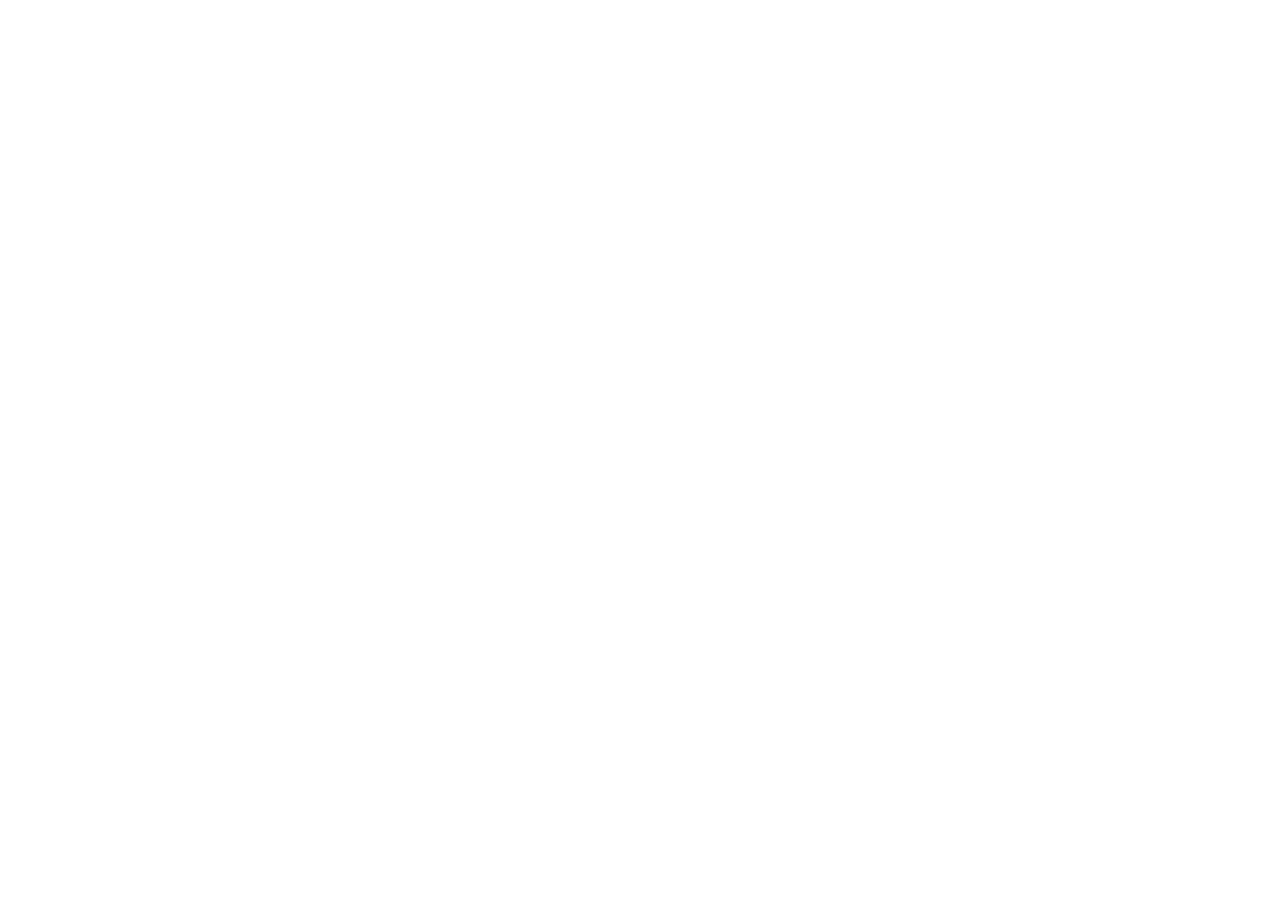
==== index.html @ fe9a8278 "init project" ====
<!DOCTYPE html>
<html lang="en">

<head>
    <meta charset="UTF-8">
    <meta http-equiv="X-UA-Compatible" content="IE=edge">
    <meta name="viewport" content="width=device-width, initial-scale=1.0">
    <title>Document</title>
</head>

<body>

</body>

</html>
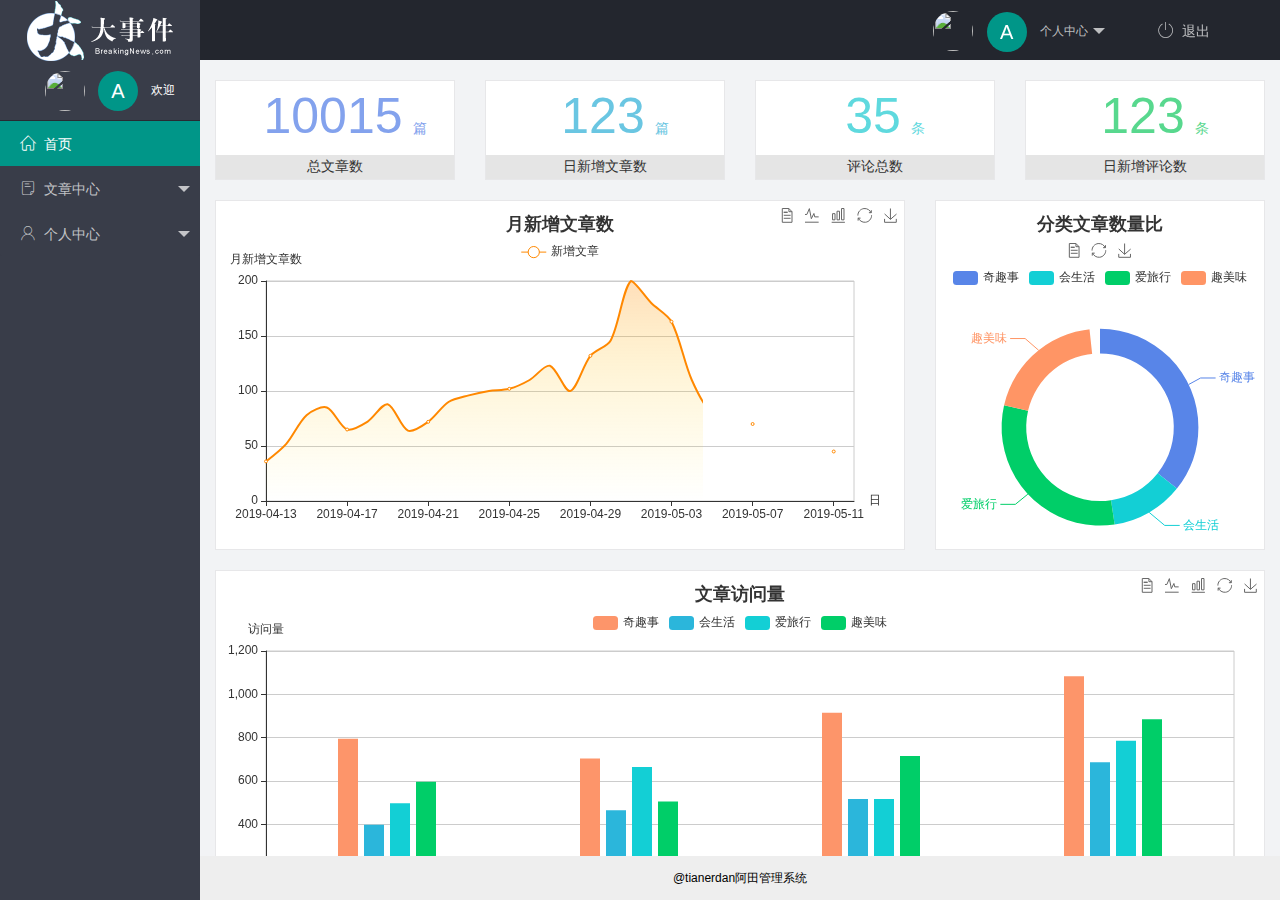
==== commit 887b3d8e: "完成了主页功能的开发" ====
--- a/index.html
+++ b/index.html
@@ -5,11 +5,85 @@
     <meta charset="UTF-8">
     <meta http-equiv="X-UA-Compatible" content="IE=edge">
     <meta name="viewport" content="width=device-width, initial-scale=1.0">
-    <title>Document</title>
+    <title>后台管理主页</title>
+    <link rel="stylesheet" href="/assets/lib/layui/css/layui.css">
+    <link rel="stylesheet" href="/assets/css/index.css" />
+    <link rel="stylesheet" href="/assets/fonts/iconfont.css">
 </head>
 
 <body>
+    <div class="layui-layout layui-layout-admin">
+        <div class="layui-header">
+            <div class="layui-logo layui-hide-xs layui-bg-black">
+                <img src="/assets/images/logo.png" alt="">
+            </div>
+            <!-- 头部区域（可配合layui 已有的水平导航） -->
+            <ul class="layui-nav layui-layout-left">
+                <!-- 移动端显示 -->
+                <li class="layui-nav-item layui-show-xs-inline-block layui-hide-sm" lay-header-event="menuLeft">
+                    <i class="layui-icon layui-icon-spread-left"></i>
+                </li>
+            </ul>
+            <ul class="layui-nav layui-layout-right">
+                <li class="layui-nav-item">
+                    <a href="javascript:;" class="userinfo">
+                        <img src="//tva1.sinaimg.cn/crop.0.0.118.118.180/5db11ff4gw1e77d3nqrv8j203b03cweg.jpg" class="layui-nav-img">
+                        <span class="text-avatar">A</span> 个人中心
+                    </a>
+                    <dl class="layui-nav-child">
+                        <dd><a href="">基本资料</a></dd>
+                        <dd><a href="">更换头像</a></dd>
+                        <dd><a href="">充值密码</a></dd>
+                    </dl>
+                </li>
+                <li class="layui-nav-item"><a href="javascript:;" id="btnlogout"><span class="iconfont icon-tuichu "></span>退出</a></li>
+            </ul>
+        </div>
 
+        <div class="layui-side layui-bg-black">
+            <div class="layui-side-scroll">
+                <div class="userinfo">
+                    <img src="//tva1.sinaimg.cn/crop.0.0.118.118.180/5db11ff4gw1e77d3nqrv8j203b03cweg.jpg" class="layui-nav-img">
+                    <span class="text-avatar">A</span>
+                    <span id='welcome'>欢迎</span>
+                </div>
+                <!-- 左侧导航区域（可配合layui已有的垂直导航） -->
+                <ul class="layui-nav layui-nav-tree" lay-filter="test" lay-shrink="all">
+                    <li class="layui-nav-item layui-this"><a href="/home/dashboard.html" target="fm"><span class="iconfont icon-home "></span>首页</a></li>
+                    <li class="layui-nav-item">
+                        <a class="" href="javascript:;"><span class="iconfont icon-16 "></span>文章中心</a>
+                        <dl class="layui-nav-child">
+                            <dd><a href="javascript:;"><i class="layui-icon layui-icon-template-1"></i>文章类别</a></dd>
+                            <dd><a href="javascript:;"><i class="layui-icon layui-icon-app"></i>文章列表</a></dd>
+                            <dd><a href="javascript:;"><i class="layui-icon layui-icon-template"></i>发布文章</a></dd>
+                        </dl>
+                    </li>
+                    <li class="layui-nav-item">
+                        <a href="javascript:;"><span class="iconfont icon-user "></span>个人中心</a>
+                        <dl class="layui-nav-child">
+                            <dd><a href="javascript:;"><i class="layui-icon layui-icon-auz"></i>基本资料</a></dd>
+                            <dd><a href="javascript:;"><i class="layui-icon layui-icon-user"></i>更换头像</a></dd>
+                            <dd><a href="javascript:;"><i class="layui-icon layui-icon-refresh-3"></i>重置密码</a></dd>
+                        </dl>
+                    </li>
+                </ul>
+            </div>
+        </div>
+
+        <div class="layui-body">
+            <!-- 内容主体区域 -->
+            <iframe src="/home/dashboard.html" name="fm" frameborder="0"></iframe>
+        </div>
+
+        <div class="layui-footer">
+            <!-- 底部固定区域 -->
+            @tianerdan阿田管理系统
+        </div>
+    </div>
+    <script src="/assets/lib/layui/layui.all.js"></script>
+    <script src="/assets/lib/jquery.js"></script>
+    <script src="/assets/js/baseApi.js"></script>
+    <script src="/assets/js/index.js"></script>
 </body>
 
 </html>--- a/assets/lib/layui/css/layui.css
+++ b/assets/lib/layui/css/layui.css
@@ -0,0 +1,5462 @@
+/** layui-v2.5.5 MIT License By https://www.layui.com */
+
+.layui-inline,
+img {
+    display: inline-block;
+    vertical-align: middle
+}
+
+h1,
+h2,
+h3,
+h4,
+h5,
+h6 {
+    font-weight: 400
+}
+
+.layui-edge,
+.layui-header,
+.layui-inline,
+.layui-main {
+    position: relative
+}
+
+.layui-body,
+.layui-edge,
+.layui-elip {
+    overflow: hidden
+}
+
+.layui-btn,
+.layui-edge,
+.layui-inline,
+img {
+    vertical-align: middle
+}
+
+.layui-btn,
+.layui-disabled,
+.layui-icon,
+.layui-unselect {
+    -moz-user-select: none;
+    -webkit-user-select: none;
+    -ms-user-select: none
+}
+
+.layui-elip,
+.layui-form-checkbox span,
+.layui-form-pane .layui-form-label {
+    text-overflow: ellipsis;
+    white-space: nowrap
+}
+
+.layui-breadcrumb,
+.layui-tree-btnGroup {
+    visibility: hidden
+}
+
+blockquote,
+body,
+button,
+dd,
+div,
+dl,
+dt,
+form,
+h1,
+h2,
+h3,
+h4,
+h5,
+h6,
+input,
+li,
+ol,
+p,
+pre,
+td,
+textarea,
+th,
+ul {
+    margin: 0;
+    padding: 0;
+    -webkit-tap-highlight-color: rgba(0, 0, 0, 0)
+}
+
+a:active,
+a:hover {
+    outline: 0
+}
+
+img {
+    border: none
+}
+
+li {
+    list-style: none
+}
+
+table {
+    border-collapse: collapse;
+    border-spacing: 0
+}
+
+h4,
+h5,
+h6 {
+    font-size: 100%
+}
+
+button,
+input,
+optgroup,
+option,
+select,
+textarea {
+    font-family: inherit;
+    font-size: inherit;
+    font-style: inherit;
+    font-weight: inherit;
+    outline: 0
+}
+
+pre {
+    white-space: pre-wrap;
+    white-space: -moz-pre-wrap;
+    white-space: -pre-wrap;
+    white-space: -o-pre-wrap;
+    word-wrap: break-word
+}
+
+body {
+    line-height: 24px;
+    font: 14px Helvetica Neue, Helvetica, PingFang SC, Tahoma, Arial, sans-serif
+}
+
+hr {
+    height: 1px;
+    margin: 10px 0;
+    border: 0;
+    clear: both
+}
+
+a {
+    color: #333;
+    text-decoration: none
+}
+
+a:hover {
+    color: #777
+}
+
+a cite {
+    font-style: normal;
+    *cursor: pointer
+}
+
+.layui-border-box,
+.layui-border-box * {
+    box-sizing: border-box
+}
+
+.layui-box,
+.layui-box * {
+    box-sizing: content-box
+}
+
+.layui-clear {
+    clear: both;
+    *zoom: 1
+}
+
+.layui-clear:after {
+    content: '\20';
+    clear: both;
+    *zoom: 1;
+    display: block;
+    height: 0
+}
+
+.layui-inline {
+    *display: inline;
+    *zoom: 1
+}
+
+.layui-edge {
+    display: inline-block;
+    width: 0;
+    height: 0;
+    border-width: 6px;
+    border-style: dashed;
+    border-color: transparent
+}
+
+.layui-edge-top {
+    top: -4px;
+    border-bottom-color: #999;
+    border-bottom-style: solid
+}
+
+.layui-edge-right {
+    border-left-color: #999;
+    border-left-style: solid
+}
+
+.layui-edge-bottom {
+    top: 2px;
+    border-top-color: #999;
+    border-top-style: solid
+}
+
+.layui-edge-left {
+    border-right-color: #999;
+    border-right-style: solid
+}
+
+.layui-disabled,
+.layui-disabled:hover {
+    color: #d2d2d2!important;
+    cursor: not-allowed!important
+}
+
+.layui-circle {
+    border-radius: 100%
+}
+
+.layui-show {
+    display: block!important
+}
+
+.layui-hide {
+    display: none!important
+}
+
+@font-face {
+    font-family: layui-icon;
+    src: url(../font/iconfont.eot?v=250);
+    src: url(../font/iconfont.eot?v=250#iefix) format('embedded-opentype'), url(../font/iconfont.woff2?v=250) format('woff2'), url(../font/iconfont.woff?v=250) format('woff'), url(../font/iconfont.ttf?v=250) format('truetype'), url(../font/iconfont.svg?v=250#layui-icon) format('svg')
+}
+
+.layui-icon {
+    font-family: layui-icon!important;
+    font-size: 16px;
+    font-style: normal;
+    -webkit-font-smoothing: antialiased;
+    -moz-osx-font-smoothing: grayscale
+}
+
+.layui-icon-reply-fill:before {
+    content: "\e611"
+}
+
+.layui-icon-set-fill:before {
+    content: "\e614"
+}
+
+.layui-icon-menu-fill:before {
+    content: "\e60f"
+}
+
+.layui-icon-search:before {
+    content: "\e615"
+}
+
+.layui-icon-share:before {
+    content: "\e641"
+}
+
+.layui-icon-set-sm:before {
+    content: "\e620"
+}
+
+.layui-icon-engine:before {
+    content: "\e628"
+}
+
+.layui-icon-close:before {
+    content: "\1006"
+}
+
+.layui-icon-close-fill:before {
+    content: "\1007"
+}
+
+.layui-icon-chart-screen:before {
+    content: "\e629"
+}
+
+.layui-icon-star:before {
+    content: "\e600"
+}
+
+.layui-icon-circle-dot:before {
+    content: "\e617"
+}
+
+.layui-icon-chat:before {
+    content: "\e606"
+}
+
+.layui-icon-release:before {
+    content: "\e609"
+}
+
+.layui-icon-list:before {
+    content: "\e60a"
+}
+
+.layui-icon-chart:before {
+    content: "\e62c"
+}
+
+.layui-icon-ok-circle:before {
+    content: "\1005"
+}
+
+.layui-icon-layim-theme:before {
+    content: "\e61b"
+}
+
+.layui-icon-table:before {
+    content: "\e62d"
+}
+
+.layui-icon-right:before {
+    content: "\e602"
+}
+
+.layui-icon-left:before {
+    content: "\e603"
+}
+
+.layui-icon-cart-simple:before {
+    content: "\e698"
+}
+
+.layui-icon-face-cry:before {
+    content: "\e69c"
+}
+
+.layui-icon-face-smile:before {
+    content: "\e6af"
+}
+
+.layui-icon-survey:before {
+    content: "\e6b2"
+}
+
+.layui-icon-tree:before {
+    content: "\e62e"
+}
+
+.layui-icon-upload-circle:before {
+    content: "\e62f"
+}
+
+.layui-icon-add-circle:before {
+    content: "\e61f"
+}
+
+.layui-icon-download-circle:before {
+    content: "\e601"
+}
+
+.layui-icon-templeate-1:before {
+    content: "\e630"
+}
+
+.layui-icon-util:before {
+    content: "\e631"
+}
+
+.layui-icon-face-surprised:before {
+    content: "\e664"
+}
+
+.layui-icon-edit:before {
+    content: "\e642"
+}
+
+.layui-icon-speaker:before {
+    content: "\e645"
+}
+
+.layui-icon-down:before {
+    content: "\e61a"
+}
+
+.layui-icon-file:before {
+    content: "\e621"
+}
+
+.layui-icon-layouts:before {
+    content: "\e632"
+}
+
+.layui-icon-rate-half:before {
+    content: "\e6c9"
+}
+
+.layui-icon-add-circle-fine:before {
+    content: "\e608"
+}
+
+.layui-icon-prev-circle:before {
+    content: "\e633"
+}
+
+.layui-icon-read:before {
+    content: "\e705"
+}
+
+.layui-icon-404:before {
+    content: "\e61c"
+}
+
+.layui-icon-carousel:before {
+    content: "\e634"
+}
+
+.layui-icon-help:before {
+    content: "\e607"
+}
+
+.layui-icon-code-circle:before {
+    content: "\e635"
+}
+
+.layui-icon-water:before {
+    content: "\e636"
+}
+
+.layui-icon-username:before {
+    content: "\e66f"
+}
+
+.layui-icon-find-fill:before {
+    content: "\e670"
+}
+
+.layui-icon-about:before {
+    content: "\e60b"
+}
+
+.layui-icon-location:before {
+    content: "\e715"
+}
+
+.layui-icon-up:before {
+    content: "\e619"
+}
+
+.layui-icon-pause:before {
+    content: "\e651"
+}
+
+.layui-icon-date:before {
+    content: "\e637"
+}
+
+.layui-icon-layim-uploadfile:before {
+    content: "\e61d"
+}
+
+.layui-icon-delete:before {
+    content: "\e640"
+}
+
+.layui-icon-play:before {
+    content: "\e652"
+}
+
+.layui-icon-top:before {
+    content: "\e604"
+}
+
+.layui-icon-friends:before {
+    content: "\e612"
+}
+
+.layui-icon-refresh-3:before {
+    content: "\e9aa"
+}
+
+.layui-icon-ok:before {
+    content: "\e605"
+}
+
+.layui-icon-layer:before {
+    content: "\e638"
+}
+
+.layui-icon-face-smile-fine:before {
+    content: "\e60c"
+}
+
+.layui-icon-dollar:before {
+    content: "\e659"
+}
+
+.layui-icon-group:before {
+    content: "\e613"
+}
+
+.layui-icon-layim-download:before {
+    content: "\e61e"
+}
+
+.layui-icon-picture-fine:before {
+    content: "\e60d"
+}
+
+.layui-icon-link:before {
+    content: "\e64c"
+}
+
+.layui-icon-diamond:before {
+    content: "\e735"
+}
+
+.layui-icon-log:before {
+    content: "\e60e"
+}
+
+.layui-icon-rate-solid:before {
+    content: "\e67a"
+}
+
+.layui-icon-fonts-del:before {
+    content: "\e64f"
+}
+
+.layui-icon-unlink:before {
+    content: "\e64d"
+}
+
+.layui-icon-fonts-clear:before {
+    content: "\e639"
+}
+
+.layui-icon-triangle-r:before {
+    content: "\e623"
+}
+
+.layui-icon-circle:before {
+    content: "\e63f"
+}
+
+.layui-icon-radio:before {
+    content: "\e643"
+}
+
+.layui-icon-align-center:before {
+    content: "\e647"
+}
+
+.layui-icon-align-right:before {
+    content: "\e648"
+}
+
+.layui-icon-align-left:before {
+    content: "\e649"
+}
+
+.layui-icon-loading-1:before {
+    content: "\e63e"
+}
+
+.layui-icon-return:before {
+    content: "\e65c"
+}
+
+.layui-icon-fonts-strong:before {
+    content: "\e62b"
+}
+
+.layui-icon-upload:before {
+    content: "\e67c"
+}
+
+.layui-icon-dialogue:before {
+    content: "\e63a"
+}
+
+.layui-icon-video:before {
+    content: "\e6ed"
+}
+
+.layui-icon-headset:before {
+    content: "\e6fc"
+}
+
+.layui-icon-cellphone-fine:before {
+    content: "\e63b"
+}
+
+.layui-icon-add-1:before {
+    content: "\e654"
+}
+
+.layui-icon-face-smile-b:before {
+    content: "\e650"
+}
+
+.layui-icon-fonts-html:before {
+    content: "\e64b"
+}
+
+.layui-icon-form:before {
+    content: "\e63c"
+}
+
+.layui-icon-cart:before {
+    content: "\e657"
+}
+
+.layui-icon-camera-fill:before {
+    content: "\e65d"
+}
+
+.layui-icon-tabs:before {
+    content: "\e62a"
+}
+
+.layui-icon-fonts-code:before {
+    content: "\e64e"
+}
+
+.layui-icon-fire:before {
+    content: "\e756"
+}
+
+.layui-icon-set:before {
+    content: "\e716"
+}
+
+.layui-icon-fonts-u:before {
+    content: "\e646"
+}
+
+.layui-icon-triangle-d:before {
+    content: "\e625"
+}
+
+.layui-icon-tips:before {
+    content: "\e702"
+}
+
+.layui-icon-picture:before {
+    content: "\e64a"
+}
+
+.layui-icon-more-vertical:before {
+    content: "\e671"
+}
+
+.layui-icon-flag:before {
+    content: "\e66c"
+}
+
+.layui-icon-loading:before {
+    content: "\e63d"
+}
+
+.layui-icon-fonts-i:before {
+    content: "\e644"
+}
+
+.layui-icon-refresh-1:before {
+    content: "\e666"
+}
+
+.layui-icon-rmb:before {
+    content: "\e65e"
+}
+
+.layui-icon-home:before {
+    content: "\e68e"
+}
+
+.layui-icon-user:before {
+    content: "\e770"
+}
+
+.layui-icon-notice:before {
+    content: "\e667"
+}
+
+.layui-icon-login-weibo:before {
+    content: "\e675"
+}
+
+.layui-icon-voice:before {
+    content: "\e688"
+}
+
+.layui-icon-upload-drag:before {
+    content: "\e681"
+}
+
+.layui-icon-login-qq:before {
+    content: "\e676"
+}
+
+.layui-icon-snowflake:before {
+    content: "\e6b1"
+}
+
+.layui-icon-file-b:before {
+    content: "\e655"
+}
+
+.layui-icon-template:before {
+    content: "\e663"
+}
+
+.layui-icon-auz:before {
+    content: "\e672"
+}
+
+.layui-icon-console:before {
+    content: "\e665"
+}
+
+.layui-icon-app:before {
+    content: "\e653"
+}
+
+.layui-icon-prev:before {
+    content: "\e65a"
+}
+
+.layui-icon-website:before {
+    content: "\e7ae"
+}
+
+.layui-icon-next:before {
+    content: "\e65b"
+}
+
+.layui-icon-component:before {
+    content: "\e857"
+}
+
+.layui-icon-more:before {
+    content: "\e65f"
+}
+
+.layui-icon-login-wechat:before {
+    content: "\e677"
+}
+
+.layui-icon-shrink-right:before {
+    content: "\e668"
+}
+
+.layui-icon-spread-left:before {
+    content: "\e66b"
+}
+
+.layui-icon-camera:before {
+    content: "\e660"
+}
+
+.layui-icon-note:before {
+    content: "\e66e"
+}
+
+.layui-icon-refresh:before {
+    content: "\e669"
+}
+
+.layui-icon-female:before {
+    content: "\e661"
+}
+
+.layui-icon-male:before {
+    content: "\e662"
+}
+
+.layui-icon-password:before {
+    content: "\e673"
+}
+
+.layui-icon-senior:before {
+    content: "\e674"
+}
+
+.layui-icon-theme:before {
+    content: "\e66a"
+}
+
+.layui-icon-tread:before {
+    content: "\e6c5"
+}
+
+.layui-icon-praise:before {
+    content: "\e6c6"
+}
+
+.layui-icon-star-fill:before {
+    content: "\e658"
+}
+
+.layui-icon-rate:before {
+    content: "\e67b"
+}
+
+.layui-icon-template-1:before {
+    content: "\e656"
+}
+
+.layui-icon-vercode:before {
+    content: "\e679"
+}
+
+.layui-icon-cellphone:before {
+    content: "\e678"
+}
+
+.layui-icon-screen-full:before {
+    content: "\e622"
+}
+
+.layui-icon-screen-restore:before {
+    content: "\e758"
+}
+
+.layui-icon-cols:before {
+    content: "\e610"
+}
+
+.layui-icon-export:before {
+    content: "\e67d"
+}
+
+.layui-icon-print:before {
+    content: "\e66d"
+}
+
+.layui-icon-slider:before {
+    content: "\e714"
+}
+
+.layui-icon-addition:before {
+    content: "\e624"
+}
+
+.layui-icon-subtraction:before {
+    content: "\e67e"
+}
+
+.layui-icon-service:before {
+    content: "\e626"
+}
+
+.layui-icon-transfer:before {
+    content: "\e691"
+}
+
+.layui-main {
+    width: 1140px;
+    margin: 0 auto
+}
+
+.layui-header {
+    z-index: 1000;
+    height: 60px
+}
+
+.layui-header a:hover {
+    transition: all .5s;
+    -webkit-transition: all .5s
+}
+
+.layui-side {
+    position: fixed;
+    left: 0;
+    top: 0;
+    bottom: 0;
+    z-index: 999;
+    width: 200px;
+    overflow-x: hidden
+}
+
+.layui-side-scroll {
+    position: relative;
+    width: 220px;
+    height: 100%;
+    overflow-x: hidden
+}
+
+.layui-body {
+    position: absolute;
+    left: 200px;
+    right: 0;
+    top: 0;
+    bottom: 0;
+    z-index: 998;
+    width: auto;
+    overflow-y: auto;
+    box-sizing: border-box
+}
+
+.layui-layout-body {
+    overflow: hidden
+}
+
+.layui-layout-admin .layui-header {
+    background-color: #23262E
+}
+
+.layui-layout-admin .layui-side {
+    top: 60px;
+    width: 200px;
+    overflow-x: hidden
+}
+
+.layui-layout-admin .layui-body {
+    position: fixed;
+    top: 60px;
+    bottom: 44px
+}
+
+.layui-layout-admin .layui-main {
+    width: auto;
+    margin: 0 15px
+}
+
+.layui-layout-admin .layui-footer {
+    position: fixed;
+    left: 200px;
+    right: 0;
+    bottom: 0;
+    height: 44px;
+    line-height: 44px;
+    padding: 0 15px;
+    background-color: #eee
+}
+
+.layui-layout-admin .layui-logo {
+    position: absolute;
+    left: 0;
+    top: 0;
+    width: 200px;
+    height: 100%;
+    line-height: 60px;
+    text-align: center;
+    color: #009688;
+    font-size: 16px
+}
+
+.layui-layout-admin .layui-header .layui-nav {
+    background: 0 0
+}
+
+.layui-layout-left {
+    position: absolute!important;
+    left: 200px;
+    top: 0
+}
+
+.layui-layout-right {
+    position: absolute!important;
+    right: 0;
+    top: 0
+}
+
+.layui-container {
+    position: relative;
+    margin: 0 auto;
+    padding: 0 15px;
+    box-sizing: border-box
+}
+
+.layui-fluid {
+    position: relative;
+    margin: 0 auto;
+    padding: 0 15px
+}
+
+.layui-row:after,
+.layui-row:before {
+    content: '';
+    display: block;
+    clear: both
+}
+
+.layui-col-lg1,
+.layui-col-lg10,
+.layui-col-lg11,
+.layui-col-lg12,
+.layui-col-lg2,
+.layui-col-lg3,
+.layui-col-lg4,
+.layui-col-lg5,
+.layui-col-lg6,
+.layui-col-lg7,
+.layui-col-lg8,
+.layui-col-lg9,
+.layui-col-md1,
+.layui-col-md10,
+.layui-col-md11,
+.layui-col-md12,
+.layui-col-md2,
+.layui-col-md3,
+.layui-col-md4,
+.layui-col-md5,
+.layui-col-md6,
+.layui-col-md7,
+.layui-col-md8,
+.layui-col-md9,
+.layui-col-sm1,
+.layui-col-sm10,
+.layui-col-sm11,
+.layui-col-sm12,
+.layui-col-sm2,
+.layui-col-sm3,
+.layui-col-sm4,
+.layui-col-sm5,
+.layui-col-sm6,
+.layui-col-sm7,
+.layui-col-sm8,
+.layui-col-sm9,
+.layui-col-xs1,
+.layui-col-xs10,
+.layui-col-xs11,
+.layui-col-xs12,
+.layui-col-xs2,
+.layui-col-xs3,
+.layui-col-xs4,
+.layui-col-xs5,
+.layui-col-xs6,
+.layui-col-xs7,
+.layui-col-xs8,
+.layui-col-xs9 {
+    position: relative;
+    display: block;
+    box-sizing: border-box
+}
+
+.layui-col-xs1,
+.layui-col-xs10,
+.layui-col-xs11,
+.layui-col-xs12,
+.layui-col-xs2,
+.layui-col-xs3,
+.layui-col-xs4,
+.layui-col-xs5,
+.layui-col-xs6,
+.layui-col-xs7,
+.layui-col-xs8,
+.layui-col-xs9 {
+    float: left
+}
+
+.layui-col-xs1 {
+    width: 8.33333333%
+}
+
+.layui-col-xs2 {
+    width: 16.66666667%
+}
+
+.layui-col-xs3 {
+    width: 25%
+}
+
+.layui-col-xs4 {
+    width: 33.33333333%
+}
+
+.layui-col-xs5 {
+    width: 41.66666667%
+}
+
+.layui-col-xs6 {
+    width: 50%
+}
+
+.layui-col-xs7 {
+    width: 58.33333333%
+}
+
+.layui-col-xs8 {
+    width: 66.66666667%
+}
+
+.layui-col-xs9 {
+    width: 75%
+}
+
+.layui-col-xs10 {
+    width: 83.33333333%
+}
+
+.layui-col-xs11 {
+    width: 91.66666667%
+}
+
+.layui-col-xs12 {
+    width: 100%
+}
+
+.layui-col-xs-offset1 {
+    margin-left: 8.33333333%
+}
+
+.layui-col-xs-offset2 {
+    margin-left: 16.66666667%
+}
+
+.layui-col-xs-offset3 {
+    margin-left: 25%
+}
+
+.layui-col-xs-offset4 {
+    margin-left: 33.33333333%
+}
+
+.layui-col-xs-offset5 {
+    margin-left: 41.66666667%
+}
+
+.layui-col-xs-offset6 {
+    margin-left: 50%
+}
+
+.layui-col-xs-offset7 {
+    margin-left: 58.33333333%
+}
+
+.layui-col-xs-offset8 {
+    margin-left: 66.66666667%
+}
+
+.layui-col-xs-offset9 {
+    margin-left: 75%
+}
+
+.layui-col-xs-offset10 {
+    margin-left: 83.33333333%
+}
+
+.layui-col-xs-offset11 {
+    margin-left: 91.66666667%
+}
+
+.layui-col-xs-offset12 {
+    margin-left: 100%
+}
+
+@media screen and (max-width:768px) {
+    .layui-hide-xs {
+        display: none!important
+    }
+    .layui-show-xs-block {
+        display: block!important
+    }
+    .layui-show-xs-inline {
+        display: inline!important
+    }
+    .layui-show-xs-inline-block {
+        display: inline-block!important
+    }
+}
+
+@media screen and (min-width:768px) {
+    .layui-container {
+        width: 750px
+    }
+    .layui-hide-sm {
+        display: none!important
+    }
+    .layui-show-sm-block {
+        display: block!important
+    }
+    .layui-show-sm-inline {
+        display: inline!important
+    }
+    .layui-show-sm-inline-block {
+        display: inline-block!important
+    }
+    .layui-col-sm1,
+    .layui-col-sm10,
+    .layui-col-sm11,
+    .layui-col-sm12,
+    .layui-col-sm2,
+    .layui-col-sm3,
+    .layui-col-sm4,
+    .layui-col-sm5,
+    .layui-col-sm6,
+    .layui-col-sm7,
+    .layui-col-sm8,
+    .layui-col-sm9 {
+        float: left
+    }
+    .layui-col-sm1 {
+        width: 8.33333333%
+    }
+    .layui-col-sm2 {
+        width: 16.66666667%
+    }
+    .layui-col-sm3 {
+        width: 25%
+    }
+    .layui-col-sm4 {
+        width: 33.33333333%
+    }
+    .layui-col-sm5 {
+        width: 41.66666667%
+    }
+    .layui-col-sm6 {
+        width: 50%
+    }
+    .layui-col-sm7 {
+        width: 58.33333333%
+    }
+    .layui-col-sm8 {
+        width: 66.66666667%
+    }
+    .layui-col-sm9 {
+        width: 75%
+    }
+    .layui-col-sm10 {
+        width: 83.33333333%
+    }
+    .layui-col-sm11 {
+        width: 91.66666667%
+    }
+    .layui-col-sm12 {
+        width: 100%
+    }
+    .layui-col-sm-offset1 {
+        margin-left: 8.33333333%
+    }
+    .layui-col-sm-offset2 {
+        margin-left: 16.66666667%
+    }
+    .layui-col-sm-offset3 {
+        margin-left: 25%
+    }
+    .layui-col-sm-offset4 {
+        margin-left: 33.33333333%
+    }
+    .layui-col-sm-offset5 {
+        margin-left: 41.66666667%
+    }
+    .layui-col-sm-offset6 {
+        margin-left: 50%
+    }
+    .layui-col-sm-offset7 {
+        margin-left: 58.33333333%
+    }
+    .layui-col-sm-offset8 {
+        margin-left: 66.66666667%
+    }
+    .layui-col-sm-offset9 {
+        margin-left: 75%
+    }
+    .layui-col-sm-offset10 {
+        margin-left: 83.33333333%
+    }
+    .layui-col-sm-offset11 {
+        margin-left: 91.66666667%
+    }
+    .layui-col-sm-offset12 {
+        margin-left: 100%
+    }
+}
+
+@media screen and (min-width:992px) {
+    .layui-container {
+        width: 970px
+    }
+    .layui-hide-md {
+        display: none!important
+    }
+    .layui-show-md-block {
+        display: block!important
+    }
+    .layui-show-md-inline {
+        display: inline!important
+    }
+    .layui-show-md-inline-block {
+        display: inline-block!important
+    }
+    .layui-col-md1,
+    .layui-col-md10,
+    .layui-col-md11,
+    .layui-col-md12,
+    .layui-col-md2,
+    .layui-col-md3,
+    .layui-col-md4,
+    .layui-col-md5,
+    .layui-col-md6,
+    .layui-col-md7,
+    .layui-col-md8,
+    .layui-col-md9 {
+        float: left
+    }
+    .layui-col-md1 {
+        width: 8.33333333%
+    }
+    .layui-col-md2 {
+        width: 16.66666667%
+    }
+    .layui-col-md3 {
+        width: 25%
+    }
+    .layui-col-md4 {
+        width: 33.33333333%
+    }
+    .layui-col-md5 {
+        width: 41.66666667%
+    }
+    .layui-col-md6 {
+        width: 50%
+    }
+    .layui-col-md7 {
+        width: 58.33333333%
+    }
+    .layui-col-md8 {
+        width: 66.66666667%
+    }
+    .layui-col-md9 {
+        width: 75%
+    }
+    .layui-col-md10 {
+        width: 83.33333333%
+    }
+    .layui-col-md11 {
+        width: 91.66666667%
+    }
+    .layui-col-md12 {
+        width: 100%
+    }
+    .layui-col-md-offset1 {
+        margin-left: 8.33333333%
+    }
+    .layui-col-md-offset2 {
+        margin-left: 16.66666667%
+    }
+    .layui-col-md-offset3 {
+        margin-left: 25%
+    }
+    .layui-col-md-offset4 {
+        margin-left: 33.33333333%
+    }
+    .layui-col-md-offset5 {
+        margin-left: 41.66666667%
+    }
+    .layui-col-md-offset6 {
+        margin-left: 50%
+    }
+    .layui-col-md-offset7 {
+        margin-left: 58.33333333%
+    }
+    .layui-col-md-offset8 {
+        margin-left: 66.66666667%
+    }
+    .layui-col-md-offset9 {
+        margin-left: 75%
+    }
+    .layui-col-md-offset10 {
+        margin-left: 83.33333333%
+    }
+    .layui-col-md-offset11 {
+        margin-left: 91.66666667%
+    }
+    .layui-col-md-offset12 {
+        margin-left: 100%
+    }
+}
+
+@media screen and (min-width:1200px) {
+    .layui-container {
+        width: 1170px
+    }
+    .layui-hide-lg {
+        display: none!important
+    }
+    .layui-show-lg-block {
+        display: block!important
+    }
+    .layui-show-lg-inline {
+        display: inline!important
+    }
+    .layui-show-lg-inline-block {
+        display: inline-block!important
+    }
+    .layui-col-lg1,
+    .layui-col-lg10,
+    .layui-col-lg11,
+    .layui-col-lg12,
+    .layui-col-lg2,
+    .layui-col-lg3,
+    .layui-col-lg4,
+    .layui-col-lg5,
+    .layui-col-lg6,
+    .layui-col-lg7,
+    .layui-col-lg8,
+    .layui-col-lg9 {
+        float: left
+    }
+    .layui-col-lg1 {
+        width: 8.33333333%
+    }
+    .layui-col-lg2 {
+        width: 16.66666667%
+    }
+    .layui-col-lg3 {
+        width: 25%
+    }
+    .layui-col-lg4 {
+        width: 33.33333333%
+    }
+    .layui-col-lg5 {
+        width: 41.66666667%
+    }
+    .layui-col-lg6 {
+        width: 50%
+    }
+    .layui-col-lg7 {
+        width: 58.33333333%
+    }
+    .layui-col-lg8 {
+        width: 66.66666667%
+    }
+    .layui-col-lg9 {
+        width: 75%
+    }
+    .layui-col-lg10 {
+        width: 83.33333333%
+    }
+    .layui-col-lg11 {
+        width: 91.66666667%
+    }
+    .layui-col-lg12 {
+        width: 100%
+    }
+    .layui-col-lg-offset1 {
+        margin-left: 8.33333333%
+    }
+    .layui-col-lg-offset2 {
+        margin-left: 16.66666667%
+    }
+    .layui-col-lg-offset3 {
+        margin-left: 25%
+    }
+    .layui-col-lg-offset4 {
+        margin-left: 33.33333333%
+    }
+    .layui-col-lg-offset5 {
+        margin-left: 41.66666667%
+    }
+    .layui-col-lg-offset6 {
+        margin-left: 50%
+    }
+    .layui-col-lg-offset7 {
+        margin-left: 58.33333333%
+    }
+    .layui-col-lg-offset8 {
+        margin-left: 66.66666667%
+    }
+    .layui-col-lg-offset9 {
+        margin-left: 75%
+    }
+    .layui-col-lg-offset10 {
+        margin-left: 83.33333333%
+    }
+    .layui-col-lg-offset11 {
+        margin-left: 91.66666667%
+    }
+    .layui-col-lg-offset12 {
+        margin-left: 100%
+    }
+}
+
+.layui-col-space1 {
+    margin: -.5px
+}
+
+.layui-col-space1>* {
+    padding: .5px
+}
+
+.layui-col-space3 {
+    margin: -1.5px
+}
+
+.layui-col-space3>* {
+    padding: 1.5px
+}
+
+.layui-col-space5 {
+    margin: -2.5px
+}
+
+.layui-col-space5>* {
+    padding: 2.5px
+}
+
+.layui-col-space8 {
+    margin: -3.5px
+}
+
+.layui-col-space8>* {
+    padding: 3.5px
+}
+
+.layui-col-space10 {
+    margin: -5px
+}
+
+.layui-col-space10>* {
+    padding: 5px
+}
+
+.layui-col-space12 {
+    margin: -6px
+}
+
+.layui-col-space12>* {
+    padding: 6px
+}
+
+.layui-col-space15 {
+    margin: -7.5px
+}
+
+.layui-col-space15>* {
+    padding: 7.5px
+}
+
+.layui-col-space18 {
+    margin: -9px
+}
+
+.layui-col-space18>* {
+    padding: 9px
+}
+
+.layui-col-space20 {
+    margin: -10px
+}
+
+.layui-col-space20>* {
+    padding: 10px
+}
+
+.layui-col-space22 {
+    margin: -11px
+}
+
+.layui-col-space22>* {
+    padding: 11px
+}
+
+.layui-col-space25 {
+    margin: -12.5px
+}
+
+.layui-col-space25>* {
+    padding: 12.5px
+}
+
+.layui-col-space30 {
+    margin: -15px
+}
+
+.layui-col-space30>* {
+    padding: 15px
+}
+
+.layui-btn,
+.layui-input,
+.layui-select,
+.layui-textarea,
+.layui-upload-button {
+    outline: 0;
+    -webkit-appearance: none;
+    transition: all .3s;
+    -webkit-transition: all .3s;
+    box-sizing: border-box
+}
+
+.layui-elem-quote {
+    margin-bottom: 10px;
+    padding: 15px;
+    line-height: 22px;
+    border-left: 5px solid #009688;
+    border-radius: 0 2px 2px 0;
+    background-color: #f2f2f2
+}
+
+.layui-quote-nm {
+    border-style: solid;
+    border-width: 1px 1px 1px 5px;
+    background: 0 0
+}
+
+.layui-elem-field {
+    margin-bottom: 10px;
+    padding: 0;
+    border-width: 1px;
+    border-style: solid
+}
+
+.layui-elem-field legend {
+    margin-left: 20px;
+    padding: 0 10px;
+    font-size: 20px;
+    font-weight: 300
+}
+
+.layui-field-title {
+    margin: 10px 0 20px;
+    border-width: 1px 0 0
+}
+
+.layui-field-box {
+    padding: 10px 15px
+}
+
+.layui-field-title .layui-field-box {
+    padding: 10px 0
+}
+
+.layui-progress {
+    position: relative;
+    height: 6px;
+    border-radius: 20px;
+    background-color: #e2e2e2
+}
+
+.layui-progress-bar {
+    position: absolute;
+    left: 0;
+    top: 0;
+    width: 0;
+    max-width: 100%;
+    height: 6px;
+    border-radius: 20px;
+    text-align: right;
+    background-color: #5FB878;
+    transition: all .3s;
+    -webkit-transition: all .3s
+}
+
+.layui-progress-big,
+.layui-progress-big .layui-progress-bar {
+    height: 18px;
+    line-height: 18px
+}
+
+.layui-progress-text {
+    position: relative;
+    top: -20px;
+    line-height: 18px;
+    font-size: 12px;
+    color: #666
+}
+
+.layui-progress-big .layui-progress-text {
+    position: static;
+    padding: 0 10px;
+    color: #fff
+}
+
+.layui-collapse {
+    border-width: 1px;
+    border-style: solid;
+    border-radius: 2px
+}
+
+.layui-colla-content,
+.layui-colla-item {
+    border-top-width: 1px;
+    border-top-style: solid
+}
+
+.layui-colla-item:first-child {
+    border-top: none
+}
+
+.layui-colla-title {
+    position: relative;
+    height: 42px;
+    line-height: 42px;
+    padding: 0 15px 0 35px;
+    color: #333;
+    background-color: #f2f2f2;
+    cursor: pointer;
+    font-size: 14px;
+    overflow: hidden
+}
+
+.layui-colla-content {
+    display: none;
+    padding: 10px 15px;
+    line-height: 22px;
+    color: #666
+}
+
+.layui-colla-icon {
+    position: absolute;
+    left: 15px;
+    top: 0;
+    font-size: 14px
+}
+
+.layui-card {
+    margin-bottom: 15px;
+    border-radius: 2px;
+    background-color: #fff;
+    box-shadow: 0 1px 2px 0 rgba(0, 0, 0, .05)
+}
+
+.layui-card:last-child {
+    margin-bottom: 0
+}
+
+.layui-card-header {
+    position: relative;
+    height: 42px;
+    line-height: 42px;
+    padding: 0 15px;
+    border-bottom: 1px solid #f6f6f6;
+    color: #333;
+    border-radius: 2px 2px 0 0;
+    font-size: 14px
+}
+
+.layui-bg-black,
+.layui-bg-blue,
+.layui-bg-cyan,
+.layui-bg-green,
+.layui-bg-orange,
+.layui-bg-red {
+    color: #fff!important
+}
+
+.layui-card-body {
+    position: relative;
+    padding: 10px 15px;
+    line-height: 24px
+}
+
+.layui-card-body[pad15] {
+    padding: 15px
+}
+
+.layui-card-body[pad20] {
+    padding: 20px
+}
+
+.layui-card-body .layui-table {
+    margin: 5px 0
+}
+
+.layui-card .layui-tab {
+    margin: 0
+}
+
+.layui-panel-window {
+    position: relative;
+    padding: 15px;
+    border-radius: 0;
+    border-top: 5px solid #E6E6E6;
+    background-color: #fff
+}
+
+.layui-auxiliar-moving {
+    position: fixed;
+    left: 0;
+    right: 0;
+    top: 0;
+    bottom: 0;
+    width: 100%;
+    height: 100%;
+    background: 0 0;
+    z-index: 9999999999
+}
+
+.layui-form-label,
+.layui-form-mid,
+.layui-form-select,
+.layui-input-block,
+.layui-input-inline,
+.layui-textarea {
+    position: relative
+}
+
+.layui-bg-red {
+    background-color: #FF5722!important
+}
+
+.layui-bg-orange {
+    background-color: #FFB800!important
+}
+
+.layui-bg-green {
+    background-color: #009688!important
+}
+
+.layui-bg-cyan {
+    background-color: #2F4056!important
+}
+
+.layui-bg-blue {
+    background-color: #1E9FFF!important
+}
+
+.layui-bg-black {
+    background-color: #393D49!important
+}
+
+.layui-bg-gray {
+    background-color: #eee!important;
+    color: #666!important
+}
+
+.layui-badge-rim,
+.layui-colla-content,
+.layui-colla-item,
+.layui-collapse,
+.layui-elem-field,
+.layui-form-pane .layui-form-item[pane],
+.layui-form-pane .layui-form-label,
+.layui-input,
+.layui-layedit,
+.layui-layedit-tool,
+.layui-quote-nm,
+.layui-select,
+.layui-tab-bar,
+.layui-tab-card,
+.layui-tab-title,
+.layui-tab-title .layui-this:after,
+.layui-textarea {
+    border-color: #e6e6e6
+}
+
+.layui-timeline-item:before,
+hr {
+    background-color: #e6e6e6
+}
+
+.layui-text {
+    line-height: 22px;
+    font-size: 14px;
+    color: #666
+}
+
+.layui-text h1,
+.layui-text h2,
+.layui-text h3 {
+    font-weight: 500;
+    color: #333
+}
+
+.layui-text h1 {
+    font-size: 30px
+}
+
+.layui-text h2 {
+    font-size: 24px
+}
+
+.layui-text h3 {
+    font-size: 18px
+}
+
+.layui-text a:not(.layui-btn) {
+    color: #01AAED
+}
+
+.layui-text a:not(.layui-btn):hover {
+    text-decoration: underline
+}
+
+.layui-text ul {
+    padding: 5px 0 5px 15px
+}
+
+.layui-text ul li {
+    margin-top: 5px;
+    list-style-type: disc
+}
+
+.layui-text em,
+.layui-word-aux {
+    color: #999!important;
+    padding: 0 5px!important
+}
+
+.layui-btn {
+    display: inline-block;
+    height: 38px;
+    line-height: 38px;
+    padding: 0 18px;
+    background-color: #009688;
+    color: #fff;
+    white-space: nowrap;
+    text-align: center;
+    font-size: 14px;
+    border: none;
+    border-radius: 2px;
+    cursor: pointer
+}
+
+.layui-btn:hover {
+    opacity: .8;
+    filter: alpha(opacity=80);
+    color: #fff
+}
+
+.layui-btn:active {
+    opacity: 1;
+    filter: alpha(opacity=100)
+}
+
+.layui-btn+.layui-btn {
+    margin-left: 10px
+}
+
+.layui-btn-container {
+    font-size: 0
+}
+
+.layui-btn-container .layui-btn {
+    margin-right: 10px;
+    margin-bottom: 10px
+}
+
+.layui-btn-container .layui-btn+.layui-btn {
+    margin-left: 0
+}
+
+.layui-table .layui-btn-container .layui-btn {
+    margin-bottom: 9px
+}
+
+.layui-btn-radius {
+    border-radius: 100px
+}
+
+.layui-btn .layui-icon {
+    margin-right: 3px;
+    font-size: 18px;
+    vertical-align: bottom;
+    vertical-align: middle\9
+}
+
+.layui-btn-primary {
+    border: 1px solid #C9C9C9;
+    background-color: #fff;
+    color: #555
+}
+
+.layui-btn-primary:hover {
+    border-color: #009688;
+    color: #333
+}
+
+.layui-btn-normal {
+    background-color: #1E9FFF
+}
+
+.layui-btn-warm {
+    background-color: #FFB800
+}
+
+.layui-btn-danger {
+    background-color: #FF5722
+}
+
+.layui-btn-checked {
+    background-color: #5FB878
+}
+
+.layui-btn-disabled,
+.layui-btn-disabled:active,
+.layui-btn-disabled:hover {
+    border: 1px solid #e6e6e6;
+    background-color: #FBFBFB;
+    color: #C9C9C9;
+    cursor: not-allowed;
+    opacity: 1
+}
+
+.layui-btn-lg {
+    height: 44px;
+    line-height: 44px;
+    padding: 0 25px;
+    font-size: 16px
+}
+
+.layui-btn-sm {
+    height: 30px;
+    line-height: 30px;
+    padding: 0 10px;
+    font-size: 12px
+}
+
+.layui-btn-sm i {
+    font-size: 16px!important
+}
+
+.layui-btn-xs {
+    height: 22px;
+    line-height: 22px;
+    padding: 0 5px;
+    font-size: 12px
+}
+
+.layui-btn-xs i {
+    font-size: 14px!important
+}
+
+.layui-btn-group {
+    display: inline-block;
+    vertical-align: middle;
+    font-size: 0
+}
+
+.layui-btn-group .layui-btn {
+    margin-left: 0!important;
+    margin-right: 0!important;
+    border-left: 1px solid rgba(255, 255, 255, .5);
+    border-radius: 0
+}
+
+.layui-btn-group .layui-btn-primary {
+    border-left: none
+}
+
+.layui-btn-group .layui-btn-primary:hover {
+    border-color: #C9C9C9;
+    color: #009688
+}
+
+.layui-btn-group .layui-btn:first-child {
+    border-left: none;
+    border-radius: 2px 0 0 2px
+}
+
+.layui-btn-group .layui-btn-primary:first-child {
+    border-left: 1px solid #c9c9c9
+}
+
+.layui-btn-group .layui-btn:last-child {
+    border-radius: 0 2px 2px 0
+}
+
+.layui-btn-group .layui-btn+.layui-btn {
+    margin-left: 0
+}
+
+.layui-btn-group+.layui-btn-group {
+    margin-left: 10px
+}
+
+.layui-btn-fluid {
+    width: 100%
+}
+
+.layui-input,
+.layui-select,
+.layui-textarea {
+    height: 38px;
+    line-height: 1.3;
+    line-height: 38px\9;
+    border-width: 1px;
+    border-style: solid;
+    background-color: #fff;
+    border-radius: 2px
+}
+
+.layui-input::-webkit-input-placeholder,
+.layui-select::-webkit-input-placeholder,
+.layui-textarea::-webkit-input-placeholder {
+    line-height: 1.3
+}
+
+.layui-input,
+.layui-textarea {
+    display: block;
+    width: 100%;
+    padding-left: 10px
+}
+
+.layui-input:hover,
+.layui-textarea:hover {
+    border-color: #D2D2D2!important
+}
+
+.layui-input:focus,
+.layui-textarea:focus {
+    border-color: #C9C9C9!important
+}
+
+.layui-textarea {
+    min-height: 100px;
+    height: auto;
+    line-height: 20px;
+    padding: 6px 10px;
+    resize: vertical
+}
+
+.layui-select {
+    padding: 0 10px
+}
+
+.layui-form input[type=checkbox],
+.layui-form input[type=radio],
+.layui-form select {
+    display: none
+}
+
+.layui-form [lay-ignore] {
+    display: initial
+}
+
+.layui-form-item {
+    margin-bottom: 15px;
+    clear: both;
+    *zoom: 1
+}
+
+.layui-form-item:after {
+    content: '\20';
+    clear: both;
+    *zoom: 1;
+    display: block;
+    height: 0
+}
+
+.layui-form-label {
+    float: left;
+    display: block;
+    padding: 9px 15px;
+    width: 80px;
+    font-weight: 400;
+    line-height: 20px;
+    text-align: right
+}
+
+.layui-form-label-col {
+    display: block;
+    float: none;
+    padding: 9px 0;
+    line-height: 20px;
+    text-align: left
+}
+
+.layui-form-item .layui-inline {
+    margin-bottom: 5px;
+    margin-right: 10px
+}
+
+.layui-input-block {
+    margin-left: 110px;
+    min-height: 36px
+}
+
+.layui-input-inline {
+    display: inline-block;
+    vertical-align: middle
+}
+
+.layui-form-item .layui-input-inline {
+    float: left;
+    width: 190px;
+    margin-right: 10px
+}
+
+.layui-form-text .layui-input-inline {
+    width: auto
+}
+
+.layui-form-mid {
+    float: left;
+    display: block;
+    padding: 9px 0!important;
+    line-height: 20px;
+    margin-right: 10px
+}
+
+.layui-form-danger+.layui-form-select .layui-input,
+.layui-form-danger:focus {
+    border-color: #FF5722!important
+}
+
+.layui-form-select .layui-input {
+    padding-right: 30px;
+    cursor: pointer
+}
+
+.layui-form-select .layui-edge {
+    position: absolute;
+    right: 10px;
+    top: 50%;
+    margin-top: -3px;
+    cursor: pointer;
+    border-width: 6px;
+    border-top-color: #c2c2c2;
+    border-top-style: solid;
+    transition: all .3s;
+    -webkit-transition: all .3s
+}
+
+.layui-form-select dl {
+    display: none;
+    position: absolute;
+    left: 0;
+    top: 42px;
+    padding: 5px 0;
+    z-index: 899;
+    min-width: 100%;
+    border: 1px solid #d2d2d2;
+    max-height: 300px;
+    overflow-y: auto;
+    background-color: #fff;
+    border-radius: 2px;
+    box-shadow: 0 2px 4px rgba(0, 0, 0, .12);
+    box-sizing: border-box
+}
+
+.layui-form-select dl dd,
+.layui-form-select dl dt {
+    padding: 0 10px;
+    line-height: 36px;
+    white-space: nowrap;
+    overflow: hidden;
+    text-overflow: ellipsis
+}
+
+.layui-form-select dl dt {
+    font-size: 12px;
+    color: #999
+}
+
+.layui-form-select dl dd {
+    cursor: pointer
+}
+
+.layui-form-select dl dd:hover {
+    background-color: #f2f2f2;
+    -webkit-transition: .5s all;
+    transition: .5s all
+}
+
+.layui-form-select .layui-select-group dd {
+    padding-left: 20px
+}
+
+.layui-form-select dl dd.layui-select-tips {
+    padding-left: 10px!important;
+    color: #999
+}
+
+.layui-form-select dl dd.layui-this {
+    background-color: #5FB878;
+    color: #fff
+}
+
+.layui-form-checkbox,
+.layui-form-select dl dd.layui-disabled {
+    background-color: #fff
+}
+
+.layui-form-selected dl {
+    display: block
+}
+
+.layui-form-checkbox,
+.layui-form-checkbox *,
+.layui-form-switch {
+    display: inline-block;
+    vertical-align: middle
+}
+
+.layui-form-selected .layui-edge {
+    margin-top: -9px;
+    -webkit-transform: rotate(180deg);
+    transform: rotate(180deg);
+    margin-top: -3px\9
+}
+
+:root .layui-form-selected .layui-edge {
+    margin-top: -9px\0/IE9
+}
+
+.layui-form-selectup dl {
+    top: auto;
+    bottom: 42px
+}
+
+.layui-select-none {
+    margin: 5px 0;
+    text-align: center;
+    color: #999
+}
+
+.layui-select-disabled .layui-disabled {
+    border-color: #eee!important
+}
+
+.layui-select-disabled .layui-edge {
+    border-top-color: #d2d2d2
+}
+
+.layui-form-checkbox {
+    position: relative;
+    height: 30px;
+    line-height: 30px;
+    margin-right: 10px;
+    padding-right: 30px;
+    cursor: pointer;
+    font-size: 0;
+    -webkit-transition: .1s linear;
+    transition: .1s linear;
+    box-sizing: border-box
+}
+
+.layui-form-checkbox span {
+    padding: 0 10px;
+    height: 100%;
+    font-size: 14px;
+    border-radius: 2px 0 0 2px;
+    background-color: #d2d2d2;
+    color: #fff;
+    overflow: hidden
+}
+
+.layui-form-checkbox:hover span {
+    background-color: #c2c2c2
+}
+
+.layui-form-checkbox i {
+    position: absolute;
+    right: 0;
+    top: 0;
+    width: 30px;
+    height: 28px;
+    border: 1px solid #d2d2d2;
+    border-left: none;
+    border-radius: 0 2px 2px 0;
+    color: #fff;
+    font-size: 20px;
+    text-align: center
+}
+
+.layui-form-checkbox:hover i {
+    border-color: #c2c2c2;
+    color: #c2c2c2
+}
+
+.layui-form-checked,
+.layui-form-checked:hover {
+    border-color: #5FB878
+}
+
+.layui-form-checked span,
+.layui-form-checked:hover span {
+    background-color: #5FB878
+}
+
+.layui-form-checked i,
+.layui-form-checked:hover i {
+    color: #5FB878
+}
+
+.layui-form-item .layui-form-checkbox {
+    margin-top: 4px
+}
+
+.layui-form-checkbox[lay-skin=primary] {
+    height: auto!important;
+    line-height: normal!important;
+    min-width: 18px;
+    min-height: 18px;
+    border: none!important;
+    margin-right: 0;
+    padding-left: 28px;
+    padding-right: 0;
+    background: 0 0
+}
+
+.layui-form-checkbox[lay-skin=primary] span {
+    padding-left: 0;
+    padding-right: 15px;
+    line-height: 18px;
+    background: 0 0;
+    color: #666
+}
+
+.layui-form-checkbox[lay-skin=primary] i {
+    right: auto;
+    left: 0;
+    width: 16px;
+    height: 16px;
+    line-height: 16px;
+    border: 1px solid #d2d2d2;
+    font-size: 12px;
+    border-radius: 2px;
+    background-color: #fff;
+    -webkit-transition: .1s linear;
+    transition: .1s linear
+}
+
+.layui-form-checkbox[lay-skin=primary]:hover i {
+    border-color: #5FB878;
+    color: #fff
+}
+
+.layui-form-checked[lay-skin=primary] i {
+    border-color: #5FB878!important;
+    background-color: #5FB878;
+    color: #fff
+}
+
+.layui-checkbox-disbaled[lay-skin=primary] span {
+    background: 0 0!important;
+    color: #c2c2c2
+}
+
+.layui-checkbox-disbaled[lay-skin=primary]:hover i {
+    border-color: #d2d2d2
+}
+
+.layui-form-item .layui-form-checkbox[lay-skin=primary] {
+    margin-top: 10px
+}
+
+.layui-form-switch {
+    position: relative;
+    height: 22px;
+    line-height: 22px;
+    min-width: 35px;
+    padding: 0 5px;
+    margin-top: 8px;
+    border: 1px solid #d2d2d2;
+    border-radius: 20px;
+    cursor: pointer;
+    background-color: #fff;
+    -webkit-transition: .1s linear;
+    transition: .1s linear
+}
+
+.layui-form-switch i {
+    position: absolute;
+    left: 5px;
+    top: 3px;
+    width: 16px;
+    height: 16px;
+    border-radius: 20px;
+    background-color: #d2d2d2;
+    -webkit-transition: .1s linear;
+    transition: .1s linear
+}
+
+.layui-form-switch em {
+    position: relative;
+    top: 0;
+    width: 25px;
+    margin-left: 21px;
+    padding: 0!important;
+    text-align: center!important;
+    color: #999!important;
+    font-style: normal!important;
+    font-size: 12px
+}
+
+.layui-form-onswitch {
+    border-color: #5FB878;
+    background-color: #5FB878
+}
+
+.layui-checkbox-disbaled,
+.layui-checkbox-disbaled i {
+    border-color: #e2e2e2!important
+}
+
+.layui-form-onswitch i {
+    left: 100%;
+    margin-left: -21px;
+    background-color: #fff
+}
+
+.layui-form-onswitch em {
+    margin-left: 5px;
+    margin-right: 21px;
+    color: #fff!important
+}
+
+.layui-checkbox-disbaled span {
+    background-color: #e2e2e2!important
+}
+
+.layui-checkbox-disbaled:hover i {
+    color: #fff!important
+}
+
+[lay-radio] {
+    display: none
+}
+
+.layui-form-radio,
+.layui-form-radio * {
+    display: inline-block;
+    vertical-align: middle
+}
+
+.layui-form-radio {
+    line-height: 28px;
+    margin: 6px 10px 0 0;
+    padding-right: 10px;
+    cursor: pointer;
+    font-size: 0
+}
+
+.layui-form-radio * {
+    font-size: 14px
+}
+
+.layui-form-radio>i {
+    margin-right: 8px;
+    font-size: 22px;
+    color: #c2c2c2
+}
+
+.layui-form-radio>i:hover,
+.layui-form-radioed>i {
+    color: #5FB878
+}
+
+.layui-radio-disbaled>i {
+    color: #e2e2e2!important
+}
+
+.layui-form-pane .layui-form-label {
+    width: 110px;
+    padding: 8px 15px;
+    height: 38px;
+    line-height: 20px;
+    border-width: 1px;
+    border-style: solid;
+    border-radius: 2px 0 0 2px;
+    text-align: center;
+    background-color: #FBFBFB;
+    overflow: hidden;
+    box-sizing: border-box
+}
+
+.layui-form-pane .layui-input-inline {
+    margin-left: -1px
+}
+
+.layui-form-pane .layui-input-block {
+    margin-left: 110px;
+    left: -1px
+}
+
+.layui-form-pane .layui-input {
+    border-radius: 0 2px 2px 0
+}
+
+.layui-form-pane .layui-form-text .layui-form-label {
+    float: none;
+    width: 100%;
+    border-radius: 2px;
+    box-sizing: border-box;
+    text-align: left
+}
+
+.layui-form-pane .layui-form-text .layui-input-inline {
+    display: block;
+    margin: 0;
+    top: -1px;
+    clear: both
+}
+
+.layui-form-pane .layui-form-text .layui-input-block {
+    margin: 0;
+    left: 0;
+    top: -1px
+}
+
+.layui-form-pane .layui-form-text .layui-textarea {
+    min-height: 100px;
+    border-radius: 0 0 2px 2px
+}
+
+.layui-form-pane .layui-form-checkbox {
+    margin: 4px 0 4px 10px
+}
+
+.layui-form-pane .layui-form-radio,
+.layui-form-pane .layui-form-switch {
+    margin-top: 6px;
+    margin-left: 10px
+}
+
+.layui-form-pane .layui-form-item[pane] {
+    position: relative;
+    border-width: 1px;
+    border-style: solid
+}
+
+.layui-form-pane .layui-form-item[pane] .layui-form-label {
+    position: absolute;
+    left: 0;
+    top: 0;
+    height: 100%;
+    border-width: 0 1px 0 0
+}
+
+.layui-form-pane .layui-form-item[pane] .layui-input-inline {
+    margin-left: 110px
+}
+
+@media screen and (max-width:450px) {
+    .layui-form-item .layui-form-label {
+        text-overflow: ellipsis;
+        overflow: hidden;
+        white-space: nowrap
+    }
+    .layui-form-item .layui-inline {
+        display: block;
+        margin-right: 0;
+        margin-bottom: 20px;
+        clear: both
+    }
+    .layui-form-item .layui-inline:after {
+        content: '\20';
+        clear: both;
+        display: block;
+        height: 0
+    }
+    .layui-form-item .layui-input-inline {
+        display: block;
+        float: none;
+        left: -3px;
+        width: auto;
+        margin: 0 0 10px 112px
+    }
+    .layui-form-item .layui-input-inline+.layui-form-mid {
+        margin-left: 110px;
+        top: -5px;
+        padding: 0
+    }
+    .layui-form-item .layui-form-checkbox {
+        margin-right: 5px;
+        margin-bottom: 5px
+    }
+}
+
+.layui-layedit {
+    border-width: 1px;
+    border-style: solid;
+    border-radius: 2px
+}
+
+.layui-layedit-tool {
+    padding: 3px 5px;
+    border-bottom-width: 1px;
+    border-bottom-style: solid;
+    font-size: 0
+}
+
+.layedit-tool-fixed {
+    position: fixed;
+    top: 0;
+    border-top: 1px solid #e2e2e2
+}
+
+.layui-layedit-tool .layedit-tool-mid,
+.layui-layedit-tool .layui-icon {
+    display: inline-block;
+    vertical-align: middle;
+    text-align: center;
+    font-size: 14px
+}
+
+.layui-layedit-tool .layui-icon {
+    position: relative;
+    width: 32px;
+    height: 30px;
+    line-height: 30px;
+    margin: 3px 5px;
+    color: #777;
+    cursor: pointer;
+    border-radius: 2px
+}
+
+.layui-layedit-tool .layui-icon:hover {
+    color: #393D49
+}
+
+.layui-layedit-tool .layui-icon:active {
+    color: #000
+}
+
+.layui-layedit-tool .layedit-tool-active {
+    background-color: #e2e2e2;
+    color: #000
+}
+
+.layui-layedit-tool .layui-disabled,
+.layui-layedit-tool .layui-disabled:hover {
+    color: #d2d2d2;
+    cursor: not-allowed
+}
+
+.layui-layedit-tool .layedit-tool-mid {
+    width: 1px;
+    height: 18px;
+    margin: 0 10px;
+    background-color: #d2d2d2
+}
+
+.layedit-tool-html {
+    width: 50px!important;
+    font-size: 30px!important
+}
+
+.layedit-tool-b,
+.layedit-tool-code,
+.layedit-tool-help {
+    font-size: 16px!important
+}
+
+.layedit-tool-d,
+.layedit-tool-face,
+.layedit-tool-image,
+.layedit-tool-unlink {
+    font-size: 18px!important
+}
+
+.layedit-tool-image input {
+    position: absolute;
+    font-size: 0;
+    left: 0;
+    top: 0;
+    width: 100%;
+    height: 100%;
+    opacity: .01;
+    filter: Alpha(opacity=1);
+    cursor: pointer
+}
+
+.layui-layedit-iframe iframe {
+    display: block;
+    width: 100%
+}
+
+#LAY_layedit_code {
+    overflow: hidden
+}
+
+.layui-laypage {
+    display: inline-block;
+    *display: inline;
+    *zoom: 1;
+    vertical-align: middle;
+    margin: 10px 0;
+    font-size: 0
+}
+
+.layui-laypage>a:first-child,
+.layui-laypage>a:first-child em {
+    border-radius: 2px 0 0 2px
+}
+
+.layui-laypage>a:last-child,
+.layui-laypage>a:last-child em {
+    border-radius: 0 2px 2px 0
+}
+
+.layui-laypage>:first-child {
+    margin-left: 0!important
+}
+
+.layui-laypage>:last-child {
+    margin-right: 0!important
+}
+
+.layui-laypage a,
+.layui-laypage button,
+.layui-laypage input,
+.layui-laypage select,
+.layui-laypage span {
+    border: 1px solid #e2e2e2
+}
+
+.layui-laypage a,
+.layui-laypage span {
+    display: inline-block;
+    *display: inline;
+    *zoom: 1;
+    vertical-align: middle;
+    padding: 0 15px;
+    height: 28px;
+    line-height: 28px;
+    margin: 0 -1px 5px 0;
+    background-color: #fff;
+    color: #333;
+    font-size: 12px
+}
+
+.layui-flow-more a *,
+.layui-laypage input,
+.layui-table-view select[lay-ignore] {
+    display: inline-block
+}
+
+.layui-laypage a:hover {
+    color: #009688
+}
+
+.layui-laypage em {
+    font-style: normal
+}
+
+.layui-laypage .layui-laypage-spr {
+    color: #999;
+    font-weight: 700
+}
+
+.layui-laypage a {
+    text-decoration: none
+}
+
+.layui-laypage .layui-laypage-curr {
+    position: relative
+}
+
+.layui-laypage .layui-laypage-curr em {
+    position: relative;
+    color: #fff
+}
+
+.layui-laypage .layui-laypage-curr .layui-laypage-em {
+    position: absolute;
+    left: -1px;
+    top: -1px;
+    padding: 1px;
+    width: 100%;
+    height: 100%;
+    background-color: #009688
+}
+
+.layui-laypage-em {
+    border-radius: 2px
+}
+
+.layui-laypage-next em,
+.layui-laypage-prev em {
+    font-family: Sim sun;
+    font-size: 16px
+}
+
+.layui-laypage .layui-laypage-count,
+.layui-laypage .layui-laypage-limits,
+.layui-laypage .layui-laypage-refresh,
+.layui-laypage .layui-laypage-skip {
+    margin-left: 10px;
+    margin-right: 10px;
+    padding: 0;
+    border: none
+}
+
+.layui-laypage .layui-laypage-limits,
+.layui-laypage .layui-laypage-refresh {
+    vertical-align: top
+}
+
+.layui-laypage .layui-laypage-refresh i {
+    font-size: 18px;
+    cursor: pointer
+}
+
+.layui-laypage select {
+    height: 22px;
+    padding: 3px;
+    border-radius: 2px;
+    cursor: pointer
+}
+
+.layui-laypage .layui-laypage-skip {
+    height: 30px;
+    line-height: 30px;
+    color: #999
+}
+
+.layui-laypage button,
+.layui-laypage input {
+    height: 30px;
+    line-height: 30px;
+    border-radius: 2px;
+    vertical-align: top;
+    background-color: #fff;
+    box-sizing: border-box
+}
+
+.layui-laypage input {
+    width: 40px;
+    margin: 0 10px;
+    padding: 0 3px;
+    text-align: center
+}
+
+.layui-laypage input:focus,
+.layui-laypage select:focus {
+    border-color: #009688!important
+}
+
+.layui-laypage button {
+    margin-left: 10px;
+    padding: 0 10px;
+    cursor: pointer
+}
+
+.layui-table,
+.layui-table-view {
+    margin: 10px 0
+}
+
+.layui-flow-more {
+    margin: 10px 0;
+    text-align: center;
+    color: #999;
+    font-size: 14px
+}
+
+.layui-flow-more a {
+    height: 32px;
+    line-height: 32px
+}
+
+.layui-flow-more a * {
+    vertical-align: top
+}
+
+.layui-flow-more a cite {
+    padding: 0 20px;
+    border-radius: 3px;
+    background-color: #eee;
+    color: #333;
+    font-style: normal
+}
+
+.layui-flow-more a cite:hover {
+    opacity: .8
+}
+
+.layui-flow-more a i {
+    font-size: 30px;
+    color: #737383
+}
+
+.layui-table {
+    width: 100%;
+    background-color: #fff;
+    color: #666
+}
+
+.layui-table tr {
+    transition: all .3s;
+    -webkit-transition: all .3s
+}
+
+.layui-table th {
+    text-align: left;
+    font-weight: 400
+}
+
+.layui-table tbody tr:hover,
+.layui-table thead tr,
+.layui-table-click,
+.layui-table-header,
+.layui-table-hover,
+.layui-table-mend,
+.layui-table-patch,
+.layui-table-tool,
+.layui-table-total,
+.layui-table-total tr,
+.layui-table[lay-even] tr:nth-child(even) {
+    background-color: #f2f2f2
+}
+
+.layui-table td,
+.layui-table th,
+.layui-table-col-set,
+.layui-table-fixed-r,
+.layui-table-grid-down,
+.layui-table-header,
+.layui-table-page,
+.layui-table-tips-main,
+.layui-table-tool,
+.layui-table-total,
+.layui-table-view,
+.layui-table[lay-skin=line],
+.layui-table[lay-skin=row] {
+    border-width: 1px;
+    border-style: solid;
+    border-color: #e6e6e6
+}
+
+.layui-table td,
+.layui-table th {
+    position: relative;
+    padding: 9px 15px;
+    min-height: 20px;
+    line-height: 20px;
+    font-size: 14px
+}
+
+.layui-table[lay-skin=line] td,
+.layui-table[lay-skin=line] th {
+    border-width: 0 0 1px
+}
+
+.layui-table[lay-skin=row] td,
+.layui-table[lay-skin=row] th {
+    border-width: 0 1px 0 0
+}
+
+.layui-table[lay-skin=nob] td,
+.layui-table[lay-skin=nob] th {
+    border: none
+}
+
+.layui-table img {
+    max-width: 100px
+}
+
+.layui-table[lay-size=lg] td,
+.layui-table[lay-size=lg] th {
+    padding: 15px 30px
+}
+
+.layui-table-view .layui-table[lay-size=lg] .layui-table-cell {
+    height: 40px;
+    line-height: 40px
+}
+
+.layui-table[lay-size=sm] td,
+.layui-table[lay-size=sm] th {
+    font-size: 12px;
+    padding: 5px 10px
+}
+
+.layui-table-view .layui-table[lay-size=sm] .layui-table-cell {
+    height: 20px;
+    line-height: 20px
+}
+
+.layui-table[lay-data] {
+    display: none
+}
+
+.layui-table-box {
+    position: relative;
+    overflow: hidden
+}
+
+.layui-table-view .layui-table {
+    position: relative;
+    width: auto;
+    margin: 0
+}
+
+.layui-table-view .layui-table[lay-skin=line] {
+    border-width: 0 1px 0 0
+}
+
+.layui-table-view .layui-table[lay-skin=row] {
+    border-width: 0 0 1px
+}
+
+.layui-table-view .layui-table td,
+.layui-table-view .layui-table th {
+    padding: 5px 0;
+    border-top: none;
+    border-left: none
+}
+
+.layui-table-view .layui-table th.layui-unselect .layui-table-cell span {
+    cursor: pointer
+}
+
+.layui-table-view .layui-table td {
+    cursor: default
+}
+
+.layui-table-view .layui-table td[data-edit=text] {
+    cursor: text
+}
+
+.layui-table-view .layui-form-checkbox[lay-skin=primary] i {
+    width: 18px;
+    height: 18px
+}
+
+.layui-table-view .layui-form-radio {
+    line-height: 0;
+    padding: 0
+}
+
+.layui-table-view .layui-form-radio>i {
+    margin: 0;
+    font-size: 20px
+}
+
+.layui-table-init {
+    position: absolute;
+    left: 0;
+    top: 0;
+    width: 100%;
+    height: 100%;
+    text-align: center;
+    z-index: 110
+}
+
+.layui-table-init .layui-icon {
+    position: absolute;
+    left: 50%;
+    top: 50%;
+    margin: -15px 0 0 -15px;
+    font-size: 30px;
+    color: #c2c2c2
+}
+
+.layui-table-header {
+    border-width: 0 0 1px;
+    overflow: hidden
+}
+
+.layui-table-header .layui-table {
+    margin-bottom: -1px
+}
+
+.layui-table-tool .layui-inline[lay-event] {
+    position: relative;
+    width: 26px;
+    height: 26px;
+    padding: 5px;
+    line-height: 16px;
+    margin-right: 10px;
+    text-align: center;
+    color: #333;
+    border: 1px solid #ccc;
+    cursor: pointer;
+    -webkit-transition: .5s all;
+    transition: .5s all
+}
+
+.layui-table-tool .layui-inline[lay-event]:hover {
+    border: 1px solid #999
+}
+
+.layui-table-tool-temp {
+    padding-right: 120px
+}
+
+.layui-table-tool-self {
+    position: absolute;
+    right: 17px;
+    top: 10px
+}
+
+.layui-table-tool .layui-table-tool-self .layui-inline[lay-event] {
+    margin: 0 0 0 10px
+}
+
+.layui-table-tool-panel {
+    position: absolute;
+    top: 29px;
+    left: -1px;
+    padding: 5px 0;
+    min-width: 150px;
+    min-height: 40px;
+    border: 1px solid #d2d2d2;
+    text-align: left;
+    overflow-y: auto;
+    background-color: #fff;
+    box-shadow: 0 2px 4px rgba(0, 0, 0, .12)
+}
+
+.layui-table-cell,
+.layui-table-tool-panel li {
+    overflow: hidden;
+    text-overflow: ellipsis;
+    white-space: nowrap
+}
+
+.layui-table-tool-panel li {
+    padding: 0 10px;
+    line-height: 30px;
+    -webkit-transition: .5s all;
+    transition: .5s all
+}
+
+.layui-table-tool-panel li .layui-form-checkbox[lay-skin=primary] {
+    width: 100%;
+    padding-left: 28px
+}
+
+.layui-table-tool-panel li:hover {
+    background-color: #f2f2f2
+}
+
+.layui-table-tool-panel li .layui-form-checkbox[lay-skin=primary] i {
+    position: absolute;
+    left: 0;
+    top: 0
+}
+
+.layui-table-tool-panel li .layui-form-checkbox[lay-skin=primary] span {
+    padding: 0
+}
+
+.layui-table-tool .layui-table-tool-self .layui-table-tool-panel {
+    left: auto;
+    right: -1px
+}
+
+.layui-table-col-set {
+    position: absolute;
+    right: 0;
+    top: 0;
+    width: 20px;
+    height: 100%;
+    border-width: 0 0 0 1px;
+    background-color: #fff
+}
+
+.layui-table-sort {
+    width: 10px;
+    height: 20px;
+    margin-left: 5px;
+    cursor: pointer!important
+}
+
+.layui-table-sort .layui-edge {
+    position: absolute;
+    left: 5px;
+    border-width: 5px
+}
+
+.layui-table-sort .layui-table-sort-asc {
+    top: 3px;
+    border-top: none;
+    border-bottom-style: solid;
+    border-bottom-color: #b2b2b2
+}
+
+.layui-table-sort .layui-table-sort-asc:hover {
+    border-bottom-color: #666
+}
+
+.layui-table-sort .layui-table-sort-desc {
+    bottom: 5px;
+    border-bottom: none;
+    border-top-style: solid;
+    border-top-color: #b2b2b2
+}
+
+.layui-table-sort .layui-table-sort-desc:hover {
+    border-top-color: #666
+}
+
+.layui-table-sort[lay-sort=asc] .layui-table-sort-asc {
+    border-bottom-color: #000
+}
+
+.layui-table-sort[lay-sort=desc] .layui-table-sort-desc {
+    border-top-color: #000
+}
+
+.layui-table-cell {
+    height: 28px;
+    line-height: 28px;
+    padding: 0 15px;
+    position: relative;
+    box-sizing: border-box
+}
+
+.layui-table-cell .layui-form-checkbox[lay-skin=primary] {
+    top: -1px;
+    padding: 0
+}
+
+.layui-table-cell .layui-table-link {
+    color: #01AAED
+}
+
+.laytable-cell-checkbox,
+.laytable-cell-numbers,
+.laytable-cell-radio,
+.laytable-cell-space {
+    padding: 0;
+    text-align: center
+}
+
+.layui-table-body {
+    position: relative;
+    overflow: auto;
+    margin-right: -1px;
+    margin-bottom: -1px
+}
+
+.layui-table-body .layui-none {
+    line-height: 26px;
+    padding: 15px;
+    text-align: center;
+    color: #999
+}
+
+.layui-table-fixed {
+    position: absolute;
+    left: 0;
+    top: 0;
+    z-index: 101
+}
+
+.layui-table-fixed .layui-table-body {
+    overflow: hidden
+}
+
+.layui-table-fixed-l {
+    box-shadow: 0 -1px 8px rgba(0, 0, 0, .08)
+}
+
+.layui-table-fixed-r {
+    left: auto;
+    right: -1px;
+    border-width: 0 0 0 1px;
+    box-shadow: -1px 0 8px rgba(0, 0, 0, .08)
+}
+
+.layui-table-fixed-r .layui-table-header {
+    position: relative;
+    overflow: visible
+}
+
+.layui-table-mend {
+    position: absolute;
+    right: -49px;
+    top: 0;
+    height: 100%;
+    width: 50px
+}
+
+.layui-table-tool {
+    position: relative;
+    z-index: 890;
+    width: 100%;
+    min-height: 50px;
+    line-height: 30px;
+    padding: 10px 15px;
+    border-width: 0 0 1px
+}
+
+.layui-table-tool .layui-btn-container {
+    margin-bottom: -10px
+}
+
+.layui-table-page,
+.layui-table-total {
+    border-width: 1px 0 0;
+    margin-bottom: -1px;
+    overflow: hidden
+}
+
+.layui-table-page {
+    position: relative;
+    width: 100%;
+    padding: 7px 7px 0;
+    height: 41px;
+    font-size: 12px;
+    white-space: nowrap
+}
+
+.layui-table-page>div {
+    height: 26px
+}
+
+.layui-table-page .layui-laypage {
+    margin: 0
+}
+
+.layui-table-page .layui-laypage a,
+.layui-table-page .layui-laypage span {
+    height: 26px;
+    line-height: 26px;
+    margin-bottom: 10px;
+    border: none;
+    background: 0 0
+}
+
+.layui-table-page .layui-laypage a,
+.layui-table-page .layui-laypage span.layui-laypage-curr {
+    padding: 0 12px
+}
+
+.layui-table-page .layui-laypage span {
+    margin-left: 0;
+    padding: 0
+}
+
+.layui-table-page .layui-laypage .layui-laypage-prev {
+    margin-left: -7px!important
+}
+
+.layui-table-page .layui-laypage .layui-laypage-curr .layui-laypage-em {
+    left: 0;
+    top: 0;
+    padding: 0
+}
+
+.layui-table-page .layui-laypage button,
+.layui-table-page .layui-laypage input {
+    height: 26px;
+    line-height: 26px
+}
+
+.layui-table-page .layui-laypage input {
+    width: 40px
+}
+
+.layui-table-page .layui-laypage button {
+    padding: 0 10px
+}
+
+.layui-table-page select {
+    height: 18px
+}
+
+.layui-table-patch .layui-table-cell {
+    padding: 0;
+    width: 30px
+}
+
+.layui-table-edit {
+    position: absolute;
+    left: 0;
+    top: 0;
+    width: 100%;
+    height: 100%;
+    padding: 0 14px 1px;
+    border-radius: 0;
+    box-shadow: 1px 1px 20px rgba(0, 0, 0, .15)
+}
+
+.layui-table-edit:focus {
+    border-color: #5FB878!important
+}
+
+select.layui-table-edit {
+    padding: 0 0 0 10px;
+    border-color: #C9C9C9
+}
+
+.layui-table-view .layui-form-checkbox,
+.layui-table-view .layui-form-radio,
+.layui-table-view .layui-form-switch {
+    top: 0;
+    margin: 0;
+    box-sizing: content-box
+}
+
+.layui-table-view .layui-form-checkbox {
+    top: -1px;
+    height: 26px;
+    line-height: 26px
+}
+
+.layui-table-view .layui-form-checkbox i {
+    height: 26px
+}
+
+.layui-table-grid .layui-table-cell {
+    overflow: visible
+}
+
+.layui-table-grid-down {
+    position: absolute;
+    top: 0;
+    right: 0;
+    width: 26px;
+    height: 100%;
+    padding: 5px 0;
+    border-width: 0 0 0 1px;
+    text-align: center;
+    background-color: #fff;
+    color: #999;
+    cursor: pointer
+}
+
+.layui-table-grid-down .layui-icon {
+    position: absolute;
+    top: 50%;
+    left: 50%;
+    margin: -8px 0 0 -8px
+}
+
+.layui-table-grid-down:hover {
+    background-color: #fbfbfb
+}
+
+body .layui-table-tips .layui-layer-content {
+    background: 0 0;
+    padding: 0;
+    box-shadow: 0 1px 6px rgba(0, 0, 0, .12)
+}
+
+.layui-table-tips-main {
+    margin: -44px 0 0 -1px;
+    max-height: 150px;
+    padding: 8px 15px;
+    font-size: 14px;
+    overflow-y: scroll;
+    background-color: #fff;
+    color: #666
+}
+
+.layui-table-tips-c {
+    position: absolute;
+    right: -3px;
+    top: -13px;
+    width: 20px;
+    height: 20px;
+    padding: 3px;
+    cursor: pointer;
+    background-color: #666;
+    border-radius: 50%;
+    color: #fff
+}
+
+.layui-table-tips-c:hover {
+    background-color: #777
+}
+
+.layui-table-tips-c:before {
+    position: relative;
+    right: -2px
+}
+
+.layui-upload-file {
+    display: none!important;
+    opacity: .01;
+    filter: Alpha(opacity=1)
+}
+
+.layui-upload-drag,
+.layui-upload-form,
+.layui-upload-wrap {
+    display: inline-block
+}
+
+.layui-upload-list {
+    margin: 10px 0
+}
+
+.layui-upload-choose {
+    padding: 0 10px;
+    color: #999
+}
+
+.layui-upload-drag {
+    position: relative;
+    padding: 30px;
+    border: 1px dashed #e2e2e2;
+    background-color: #fff;
+    text-align: center;
+    cursor: pointer;
+    color: #999
+}
+
+.layui-upload-drag .layui-icon {
+    font-size: 50px;
+    color: #009688
+}
+
+.layui-upload-drag[lay-over] {
+    border-color: #009688
+}
+
+.layui-upload-iframe {
+    position: absolute;
+    width: 0;
+    height: 0;
+    border: 0;
+    visibility: hidden
+}
+
+.layui-upload-wrap {
+    position: relative;
+    vertical-align: middle
+}
+
+.layui-upload-wrap .layui-upload-file {
+    display: block!important;
+    position: absolute;
+    left: 0;
+    top: 0;
+    z-index: 10;
+    font-size: 100px;
+    width: 100%;
+    height: 100%;
+    opacity: .01;
+    filter: Alpha(opacity=1);
+    cursor: pointer
+}
+
+.layui-transfer-active,
+.layui-transfer-box {
+    display: inline-block;
+    vertical-align: middle
+}
+
+.layui-transfer-box,
+.layui-transfer-header,
+.layui-transfer-search {
+    border-width: 0;
+    border-style: solid;
+    border-color: #e6e6e6
+}
+
+.layui-transfer-box {
+    position: relative;
+    border-width: 1px;
+    width: 200px;
+    height: 360px;
+    border-radius: 2px;
+    background-color: #fff
+}
+
+.layui-transfer-box .layui-form-checkbox {
+    width: 100%;
+    margin: 0!important
+}
+
+.layui-transfer-header {
+    height: 38px;
+    line-height: 38px;
+    padding: 0 10px;
+    border-bottom-width: 1px
+}
+
+.layui-transfer-search {
+    position: relative;
+    padding: 10px;
+    border-bottom-width: 1px
+}
+
+.layui-transfer-search .layui-input {
+    height: 32px;
+    padding-left: 30px;
+    font-size: 12px
+}
+
+.layui-transfer-search .layui-icon-search {
+    position: absolute;
+    left: 20px;
+    top: 50%;
+    margin-top: -8px;
+    color: #666
+}
+
+.layui-transfer-active {
+    margin: 0 15px
+}
+
+.layui-transfer-active .layui-btn {
+    display: block;
+    margin: 0;
+    padding: 0 15px;
+    background-color: #5FB878;
+    border-color: #5FB878;
+    color: #fff
+}
+
+.layui-transfer-active .layui-btn-disabled {
+    background-color: #FBFBFB;
+    border-color: #e6e6e6;
+    color: #C9C9C9
+}
+
+.layui-transfer-active .layui-btn:first-child {
+    margin-bottom: 15px
+}
+
+.layui-transfer-active .layui-btn .layui-icon {
+    margin: 0;
+    font-size: 14px!important
+}
+
+.layui-transfer-data {
+    padding: 5px 0;
+    overflow: auto
+}
+
+.layui-transfer-data li {
+    height: 32px;
+    line-height: 32px;
+    padding: 0 10px
+}
+
+.layui-transfer-data li:hover {
+    background-color: #f2f2f2;
+    transition: .5s all
+}
+
+.layui-transfer-data .layui-none {
+    padding: 15px 10px;
+    text-align: center;
+    color: #999
+}
+
+.layui-nav {
+    position: relative;
+    padding: 0 20px;
+    background-color: #393D49;
+    color: #fff;
+    border-radius: 2px;
+    font-size: 0;
+    box-sizing: border-box
+}
+
+.layui-nav * {
+    font-size: 14px
+}
+
+.layui-nav .layui-nav-item {
+    position: relative;
+    display: inline-block;
+    *display: inline;
+    *zoom: 1;
+    vertical-align: middle;
+    line-height: 60px;
+    margin-right: 30px;
+}
+
+.layui-nav .layui-nav-item a {
+    display: block;
+    padding: 0 20px;
+    color: #fff;
+    color: rgba(255, 255, 255, .7);
+    transition: all .3s;
+    -webkit-transition: all .3s
+}
+
+.layui-nav .layui-this:after,
+.layui-nav-bar,
+.layui-nav-tree .layui-nav-itemed:after {
+    position: absolute;
+    left: 0;
+    top: 0;
+    width: 0;
+    height: 5px;
+    background-color: #5FB878;
+    transition: all .2s;
+    -webkit-transition: all .2s
+}
+
+.layui-nav-bar {
+    z-index: 1000
+}
+
+.layui-nav .layui-nav-item a:hover,
+.layui-nav .layui-this a {
+    color: #fff
+}
+
+.layui-nav .layui-this:after {
+    content: '';
+    top: auto;
+    bottom: 0;
+    width: 100%
+}
+
+.layui-nav-img {
+    width: 30px;
+    height: 30px;
+    margin-right: 10px;
+    border-radius: 50%
+}
+
+.layui-nav .layui-nav-more {
+    content: '';
+    width: 0;
+    height: 0;
+    border-style: solid dashed dashed;
+    border-color: #fff transparent transparent;
+    overflow: hidden;
+    cursor: pointer;
+    transition: all .2s;
+    -webkit-transition: all .2s;
+    position: absolute;
+    top: 50%;
+    right: 3px;
+    margin-top: -3px;
+    border-width: 6px;
+    border-top-color: rgba(255, 255, 255, .7)
+}
+
+.layui-nav .layui-nav-mored,
+.layui-nav-itemed>a .layui-nav-more {
+    margin-top: -9px;
+    border-style: dashed dashed solid;
+    border-color: transparent transparent #fff
+}
+
+.layui-nav-child {
+    display: none;
+    position: absolute;
+    left: 0;
+    top: 65px;
+    min-width: 100%;
+    line-height: 36px;
+    padding: 5px 0;
+    box-shadow: 0 2px 4px rgba(0, 0, 0, .12);
+    border: 1px solid #d2d2d2;
+    background-color: #fff;
+    z-index: 100;
+    border-radius: 2px;
+    white-space: nowrap
+}
+
+.layui-nav .layui-nav-child a {
+    color: #333
+}
+
+.layui-nav .layui-nav-child a:hover {
+    background-color: #f2f2f2;
+    color: #000
+}
+
+.layui-nav-child dd {
+    position: relative
+}
+
+.layui-nav .layui-nav-child dd.layui-this a,
+.layui-nav-child dd.layui-this {
+    background-color: #5FB878;
+    color: #fff
+}
+
+.layui-nav-child dd.layui-this:after {
+    display: none
+}
+
+.layui-nav-tree {
+    width: 200px;
+    padding: 0
+}
+
+.layui-nav-tree .layui-nav-item {
+    display: block;
+    width: 100%;
+    line-height: 45px
+}
+
+.layui-nav-tree .layui-nav-item a {
+    position: relative;
+    height: 45px;
+    line-height: 45px;
+    text-overflow: ellipsis;
+    overflow: hidden;
+    white-space: nowrap
+}
+
+.layui-nav-tree .layui-nav-item a:hover {
+    background-color: #4E5465
+}
+
+.layui-nav-tree .layui-nav-bar {
+    width: 5px;
+    height: 0;
+    background-color: #009688
+}
+
+.layui-nav-tree .layui-nav-child dd.layui-this,
+.layui-nav-tree .layui-nav-child dd.layui-this a,
+.layui-nav-tree .layui-this,
+.layui-nav-tree .layui-this>a,
+.layui-nav-tree .layui-this>a:hover {
+    background-color: #009688;
+    color: #fff
+}
+
+.layui-nav-tree .layui-this:after {
+    display: none
+}
+
+.layui-nav-itemed>a,
+.layui-nav-tree .layui-nav-title a,
+.layui-nav-tree .layui-nav-title a:hover {
+    color: #fff!important
+}
+
+.layui-nav-tree .layui-nav-child {
+    position: relative;
+    z-index: 0;
+    top: 0;
+    border: none;
+    box-shadow: none
+}
+
+.layui-nav-tree .layui-nav-child a {
+    height: 40px;
+    line-height: 40px;
+    color: #fff;
+    color: rgba(255, 255, 255, .7)
+}
+
+.layui-nav-tree .layui-nav-child,
+.layui-nav-tree .layui-nav-child a:hover {
+    background: 0 0;
+    color: #fff
+}
+
+.layui-nav-tree .layui-nav-more {
+    right: 10px
+}
+
+.layui-nav-itemed>.layui-nav-child {
+    display: block;
+    padding: 0;
+    background-color: rgba(0, 0, 0, .3)!important
+}
+
+.layui-nav-itemed>.layui-nav-child>.layui-this>.layui-nav-child {
+    display: block
+}
+
+.layui-nav-side {
+    position: fixed;
+    top: 0;
+    bottom: 0;
+    left: 0;
+    overflow-x: hidden;
+    z-index: 999
+}
+
+.layui-bg-blue .layui-nav-bar,
+.layui-bg-blue .layui-nav-itemed:after,
+.layui-bg-blue .layui-this:after {
+    background-color: #93D1FF
+}
+
+.layui-bg-blue .layui-nav-child dd.layui-this {
+    background-color: #1E9FFF
+}
+
+.layui-bg-blue .layui-nav-itemed>a,
+.layui-nav-tree.layui-bg-blue .layui-nav-title a,
+.layui-nav-tree.layui-bg-blue .layui-nav-title a:hover {
+    background-color: #007DDB!important
+}
+
+.layui-breadcrumb {
+    font-size: 0
+}
+
+.layui-breadcrumb>* {
+    font-size: 14px
+}
+
+.layui-breadcrumb a {
+    color: #999!important
+}
+
+.layui-breadcrumb a:hover {
+    color: #5FB878!important
+}
+
+.layui-breadcrumb a cite {
+    color: #666;
+    font-style: normal
+}
+
+.layui-breadcrumb span[lay-separator] {
+    margin: 0 10px;
+    color: #999
+}
+
+.layui-tab {
+    margin: 10px 0;
+    text-align: left!important
+}
+
+.layui-tab[overflow]>.layui-tab-title {
+    overflow: hidden
+}
+
+.layui-tab-title {
+    position: relative;
+    left: 0;
+    height: 40px;
+    white-space: nowrap;
+    font-size: 0;
+    border-bottom-width: 1px;
+    border-bottom-style: solid;
+    transition: all .2s;
+    -webkit-transition: all .2s
+}
+
+.layui-tab-title li {
+    display: inline-block;
+    *display: inline;
+    *zoom: 1;
+    vertical-align: middle;
+    font-size: 14px;
+    transition: all .2s;
+    -webkit-transition: all .2s;
+    position: relative;
+    line-height: 40px;
+    min-width: 65px;
+    padding: 0 15px;
+    text-align: center;
+    cursor: pointer
+}
+
+.layui-tab-title li a {
+    display: block
+}
+
+.layui-tab-title .layui-this {
+    color: #000
+}
+
+.layui-tab-title .layui-this:after {
+    position: absolute;
+    left: 0;
+    top: 0;
+    content: '';
+    width: 100%;
+    height: 41px;
+    border-width: 1px;
+    border-style: solid;
+    border-bottom-color: #fff;
+    border-radius: 2px 2px 0 0;
+    box-sizing: border-box;
+    pointer-events: none
+}
+
+.layui-tab-bar {
+    position: absolute;
+    right: 0;
+    top: 0;
+    z-index: 10;
+    width: 30px;
+    height: 39px;
+    line-height: 39px;
+    border-width: 1px;
+    border-style: solid;
+    border-radius: 2px;
+    text-align: center;
+    background-color: #fff;
+    cursor: pointer
+}
+
+.layui-tab-bar .layui-icon {
+    position: relative;
+    display: inline-block;
+    top: 3px;
+    transition: all .3s;
+    -webkit-transition: all .3s
+}
+
+.layui-tab-item {
+    display: none
+}
+
+.layui-tab-more {
+    padding-right: 30px;
+    height: auto!important;
+    white-space: normal!important
+}
+
+.layui-tab-more li.layui-this:after {
+    border-bottom-color: #e2e2e2;
+    border-radius: 2px
+}
+
+.layui-tab-more .layui-tab-bar .layui-icon {
+    top: -2px;
+    top: 3px\9;
+    -webkit-transform: rotate(180deg);
+    transform: rotate(180deg)
+}
+
+:root .layui-tab-more .layui-tab-bar .layui-icon {
+    top: -2px\0/IE9
+}
+
+.layui-tab-content {
+    padding: 10px
+}
+
+.layui-tab-title li .layui-tab-close {
+    position: relative;
+    display: inline-block;
+    width: 18px;
+    height: 18px;
+    line-height: 20px;
+    margin-left: 8px;
+    top: 1px;
+    text-align: center;
+    font-size: 14px;
+    color: #c2c2c2;
+    transition: all .2s;
+    -webkit-transition: all .2s
+}
+
+.layui-tab-title li .layui-tab-close:hover {
+    border-radius: 2px;
+    background-color: #FF5722;
+    color: #fff
+}
+
+.layui-tab-brief>.layui-tab-title .layui-this {
+    color: #009688
+}
+
+.layui-tab-brief>.layui-tab-more li.layui-this:after,
+.layui-tab-brief>.layui-tab-title .layui-this:after {
+    border: none;
+    border-radius: 0;
+    border-bottom: 2px solid #5FB878
+}
+
+.layui-tab-brief[overflow]>.layui-tab-title .layui-this:after {
+    top: -1px
+}
+
+.layui-tab-card {
+    border-width: 1px;
+    border-style: solid;
+    border-radius: 2px;
+    box-shadow: 0 2px 5px 0 rgba(0, 0, 0, .1)
+}
+
+.layui-tab-card>.layui-tab-title {
+    background-color: #f2f2f2
+}
+
+.layui-tab-card>.layui-tab-title li {
+    margin-right: -1px;
+    margin-left: -1px
+}
+
+.layui-tab-card>.layui-tab-title .layui-this {
+    background-color: #fff
+}
+
+.layui-tab-card>.layui-tab-title .layui-this:after {
+    border-top: none;
+    border-width: 1px;
+    border-bottom-color: #fff
+}
+
+.layui-tab-card>.layui-tab-title .layui-tab-bar {
+    height: 40px;
+    line-height: 40px;
+    border-radius: 0;
+    border-top: none;
+    border-right: none
+}
+
+.layui-tab-card>.layui-tab-more .layui-this {
+    background: 0 0;
+    color: #5FB878
+}
+
+.layui-tab-card>.layui-tab-more .layui-this:after {
+    border: none
+}
+
+.layui-timeline {
+    padding-left: 5px
+}
+
+.layui-timeline-item {
+    position: relative;
+    padding-bottom: 20px
+}
+
+.layui-timeline-axis {
+    position: absolute;
+    left: -5px;
+    top: 0;
+    z-index: 10;
+    width: 20px;
+    height: 20px;
+    line-height: 20px;
+    background-color: #fff;
+    color: #5FB878;
+    border-radius: 50%;
+    text-align: center;
+    cursor: pointer
+}
+
+.layui-timeline-axis:hover {
+    color: #FF5722
+}
+
+.layui-timeline-item:before {
+    content: '';
+    position: absolute;
+    left: 5px;
+    top: 0;
+    z-index: 0;
+    width: 1px;
+    height: 100%
+}
+
+.layui-timeline-item:last-child:before {
+    display: none
+}
+
+.layui-timeline-item:first-child:before {
+    display: block
+}
+
+.layui-timeline-content {
+    padding-left: 25px
+}
+
+.layui-timeline-title {
+    position: relative;
+    margin-bottom: 10px
+}
+
+.layui-badge,
+.layui-badge-dot,
+.layui-badge-rim {
+    position: relative;
+    display: inline-block;
+    padding: 0 6px;
+    font-size: 12px;
+    text-align: center;
+    background-color: #FF5722;
+    color: #fff;
+    border-radius: 2px
+}
+
+.layui-badge {
+    height: 18px;
+    line-height: 18px
+}
+
+.layui-badge-dot {
+    width: 8px;
+    height: 8px;
+    padding: 0;
+    border-radius: 50%
+}
+
+.layui-badge-rim {
+    height: 18px;
+    line-height: 18px;
+    border-width: 1px;
+    border-style: solid;
+    background-color: #fff;
+    color: #666
+}
+
+.layui-btn .layui-badge,
+.layui-btn .layui-badge-dot {
+    margin-left: 5px
+}
+
+.layui-nav .layui-badge,
+.layui-nav .layui-badge-dot {
+    position: absolute;
+    top: 50%;
+    margin: -8px 6px 0
+}
+
+.layui-tab-title .layui-badge,
+.layui-tab-title .layui-badge-dot {
+    left: 5px;
+    top: -2px
+}
+
+.layui-carousel {
+    position: relative;
+    left: 0;
+    top: 0;
+    background-color: #f8f8f8
+}
+
+.layui-carousel>[carousel-item] {
+    position: relative;
+    width: 100%;
+    height: 100%;
+    overflow: hidden
+}
+
+.layui-carousel>[carousel-item]:before {
+    position: absolute;
+    content: '\e63d';
+    left: 50%;
+    top: 50%;
+    width: 100px;
+    line-height: 20px;
+    margin: -10px 0 0 -50px;
+    text-align: center;
+    color: #c2c2c2;
+    font-family: layui-icon!important;
+    font-size: 30px;
+    font-style: normal;
+    -webkit-font-smoothing: antialiased;
+    -moz-osx-font-smoothing: grayscale
+}
+
+.layui-carousel>[carousel-item]>* {
+    display: none;
+    position: absolute;
+    left: 0;
+    top: 0;
+    width: 100%;
+    height: 100%;
+    background-color: #f8f8f8;
+    transition-duration: .3s;
+    -webkit-transition-duration: .3s
+}
+
+.layui-carousel-updown>* {
+    -webkit-transition: .3s ease-in-out up;
+    transition: .3s ease-in-out up
+}
+
+.layui-carousel-arrow {
+    display: none\9;
+    opacity: 0;
+    position: absolute;
+    left: 10px;
+    top: 50%;
+    margin-top: -18px;
+    width: 36px;
+    height: 36px;
+    line-height: 36px;
+    text-align: center;
+    font-size: 20px;
+    border: 0;
+    border-radius: 50%;
+    background-color: rgba(0, 0, 0, .2);
+    color: #fff;
+    -webkit-transition-duration: .3s;
+    transition-duration: .3s;
+    cursor: pointer
+}
+
+.layui-carousel-arrow[lay-type=add] {
+    left: auto!important;
+    right: 10px
+}
+
+.layui-carousel:hover .layui-carousel-arrow[lay-type=add],
+.layui-carousel[lay-arrow=always] .layui-carousel-arrow[lay-type=add] {
+    right: 20px
+}
+
+.layui-carousel[lay-arrow=always] .layui-carousel-arrow {
+    opacity: 1;
+    left: 20px
+}
+
+.layui-carousel[lay-arrow=none] .layui-carousel-arrow {
+    display: none
+}
+
+.layui-carousel-arrow:hover,
+.layui-carousel-ind ul:hover {
+    background-color: rgba(0, 0, 0, .35)
+}
+
+.layui-carousel:hover .layui-carousel-arrow {
+    display: block\9;
+    opacity: 1;
+    left: 20px
+}
+
+.layui-carousel-ind {
+    position: relative;
+    top: -35px;
+    width: 100%;
+    line-height: 0!important;
+    text-align: center;
+    font-size: 0
+}
+
+.layui-carousel[lay-indicator=outside] {
+    margin-bottom: 30px
+}
+
+.layui-carousel[lay-indicator=outside] .layui-carousel-ind {
+    top: 10px
+}
+
+.layui-carousel[lay-indicator=outside] .layui-carousel-ind ul {
+    background-color: rgba(0, 0, 0, .5)
+}
+
+.layui-carousel[lay-indicator=none] .layui-carousel-ind {
+    display: none
+}
+
+.layui-carousel-ind ul {
+    display: inline-block;
+    padding: 5px;
+    background-color: rgba(0, 0, 0, .2);
+    border-radius: 10px;
+    -webkit-transition-duration: .3s;
+    transition-duration: .3s
+}
+
+.layui-carousel-ind li {
+    display: inline-block;
+    width: 10px;
+    height: 10px;
+    margin: 0 3px;
+    font-size: 14px;
+    background-color: #e2e2e2;
+    background-color: rgba(255, 255, 255, .5);
+    border-radius: 50%;
+    cursor: pointer;
+    -webkit-transition-duration: .3s;
+    transition-duration: .3s
+}
+
+.layui-carousel-ind li:hover {
+    background-color: rgba(255, 255, 255, .7)
+}
+
+.layui-carousel-ind li.layui-this {
+    background-color: #fff
+}
+
+.layui-carousel>[carousel-item]>.layui-carousel-next,
+.layui-carousel>[carousel-item]>.layui-carousel-prev,
+.layui-carousel>[carousel-item]>.layui-this {
+    display: block
+}
+
+.layui-carousel>[carousel-item]>.layui-this {
+    left: 0
+}
+
+.layui-carousel>[carousel-item]>.layui-carousel-prev {
+    left: -100%
+}
+
+.layui-carousel>[carousel-item]>.layui-carousel-next {
+    left: 100%
+}
+
+.layui-carousel>[carousel-item]>.layui-carousel-next.layui-carousel-left,
+.layui-carousel>[carousel-item]>.layui-carousel-prev.layui-carousel-right {
+    left: 0
+}
+
+.layui-carousel>[carousel-item]>.layui-this.layui-carousel-left {
+    left: -100%
+}
+
+.layui-carousel>[carousel-item]>.layui-this.layui-carousel-right {
+    left: 100%
+}
+
+.layui-carousel[lay-anim=updown] .layui-carousel-arrow {
+    left: 50%!important;
+    top: 20px;
+    margin: 0 0 0 -18px
+}
+
+.layui-carousel[lay-anim=updown]>[carousel-item]>*,
+.layui-carousel[lay-anim=fade]>[carousel-item]>* {
+    left: 0!important
+}
+
+.layui-carousel[lay-anim=updown] .layui-carousel-arrow[lay-type=add] {
+    top: auto!important;
+    bottom: 20px
+}
+
+.layui-carousel[lay-anim=updown] .layui-carousel-ind {
+    position: absolute;
+    top: 50%;
+    right: 20px;
+    width: auto;
+    height: auto
+}
+
+.layui-carousel[lay-anim=updown] .layui-carousel-ind ul {
+    padding: 3px 5px
+}
+
+.layui-carousel[lay-anim=updown] .layui-carousel-ind li {
+    display: block;
+    margin: 6px 0
+}
+
+.layui-carousel[lay-anim=updown]>[carousel-item]>.layui-this {
+    top: 0
+}
+
+.layui-carousel[lay-anim=updown]>[carousel-item]>.layui-carousel-prev {
+    top: -100%
+}
+
+.layui-carousel[lay-anim=updown]>[carousel-item]>.layui-carousel-next {
+    top: 100%
+}
+
+.layui-carousel[lay-anim=updown]>[carousel-item]>.layui-carousel-next.layui-carousel-left,
+.layui-carousel[lay-anim=updown]>[carousel-item]>.layui-carousel-prev.layui-carousel-right {
+    top: 0
+}
+
+.layui-carousel[lay-anim=updown]>[carousel-item]>.layui-this.layui-carousel-left {
+    top: -100%
+}
+
+.layui-carousel[lay-anim=updown]>[carousel-item]>.layui-this.layui-carousel-right {
+    top: 100%
+}
+
+.layui-carousel[lay-anim=fade]>[carousel-item]>.layui-carousel-next,
+.layui-carousel[lay-anim=fade]>[carousel-item]>.layui-carousel-prev {
+    opacity: 0
+}
+
+.layui-carousel[lay-anim=fade]>[carousel-item]>.layui-carousel-next.layui-carousel-left,
+.layui-carousel[lay-anim=fade]>[carousel-item]>.layui-carousel-prev.layui-carousel-right {
+    opacity: 1
+}
+
+.layui-carousel[lay-anim=fade]>[carousel-item]>.layui-this.layui-carousel-left,
+.layui-carousel[lay-anim=fade]>[carousel-item]>.layui-this.layui-carousel-right {
+    opacity: 0
+}
+
+.layui-fixbar {
+    position: fixed;
+    right: 15px;
+    bottom: 15px;
+    z-index: 999999
+}
+
+.layui-fixbar li {
+    width: 50px;
+    height: 50px;
+    line-height: 50px;
+    margin-bottom: 1px;
+    text-align: center;
+    cursor: pointer;
+    font-size: 30px;
+    background-color: #9F9F9F;
+    color: #fff;
+    border-radius: 2px;
+    opacity: .95
+}
+
+.layui-fixbar li:hover {
+    opacity: .85
+}
+
+.layui-fixbar li:active {
+    opacity: 1
+}
+
+.layui-fixbar .layui-fixbar-top {
+    display: none;
+    font-size: 40px
+}
+
+body .layui-util-face {
+    border: none;
+    background: 0 0
+}
+
+body .layui-util-face .layui-layer-content {
+    padding: 0;
+    background-color: #fff;
+    color: #666;
+    box-shadow: none
+}
+
+.layui-util-face .layui-layer-TipsG {
+    display: none
+}
+
+.layui-util-face ul {
+    position: relative;
+    width: 372px;
+    padding: 10px;
+    border: 1px solid #D9D9D9;
+    background-color: #fff;
+    box-shadow: 0 0 20px rgba(0, 0, 0, .2)
+}
+
+.layui-util-face ul li {
+    cursor: pointer;
+    float: left;
+    border: 1px solid #e8e8e8;
+    height: 22px;
+    width: 26px;
+    overflow: hidden;
+    margin: -1px 0 0 -1px;
+    padding: 4px 2px;
+    text-align: center
+}
+
+.layui-util-face ul li:hover {
+    position: relative;
+    z-index: 2;
+    border: 1px solid #eb7350;
+    background: #fff9ec
+}
+
+.layui-code {
+    position: relative;
+    margin: 10px 0;
+    padding: 15px;
+    line-height: 20px;
+    border: 1px solid #ddd;
+    border-left-width: 6px;
+    background-color: #F2F2F2;
+    color: #333;
+    font-family: Courier New;
+    font-size: 12px
+}
+
+.layui-rate,
+.layui-rate * {
+    display: inline-block;
+    vertical-align: middle
+}
+
+.layui-rate {
+    padding: 10px 5px 10px 0;
+    font-size: 0
+}
+
+.layui-rate li i.layui-icon {
+    font-size: 20px;
+    color: #FFB800;
+    margin-right: 5px;
+    transition: all .3s;
+    -webkit-transition: all .3s
+}
+
+.layui-rate li i:hover {
+    cursor: pointer;
+    transform: scale(1.12);
+    -webkit-transform: scale(1.12)
+}
+
+.layui-rate[readonly] li i:hover {
+    cursor: default;
+    transform: scale(1)
+}
+
+.layui-colorpicker {
+    width: 26px;
+    height: 26px;
+    border: 1px solid #e6e6e6;
+    padding: 5px;
+    border-radius: 2px;
+    line-height: 24px;
+    display: inline-block;
+    cursor: pointer;
+    transition: all .3s;
+    -webkit-transition: all .3s
+}
+
+.layui-colorpicker:hover {
+    border-color: #d2d2d2
+}
+
+.layui-colorpicker.layui-colorpicker-lg {
+    width: 34px;
+    height: 34px;
+    line-height: 32px
+}
+
+.layui-colorpicker.layui-colorpicker-sm {
+    width: 24px;
+    height: 24px;
+    line-height: 22px
+}
+
+.layui-colorpicker.layui-colorpicker-xs {
+    width: 22px;
+    height: 22px;
+    line-height: 20px
+}
+
+.layui-colorpicker-trigger-bgcolor {
+    display: block;
+    background: url([data-uri]);
+    border-radius: 2px
+}
+
+.layui-colorpicker-trigger-span {
+    display: block;
+    height: 100%;
+    box-sizing: border-box;
+    border: 1px solid rgba(0, 0, 0, .15);
+    border-radius: 2px;
+    text-align: center
+}
+
+.layui-colorpicker-trigger-i {
+    display: inline-block;
+    color: #FFF;
+    font-size: 12px
+}
+
+.layui-colorpicker-trigger-i.layui-icon-close {
+    color: #999
+}
+
+.layui-colorpicker-main {
+    position: absolute;
+    z-index: 66666666;
+    width: 280px;
+    padding: 7px;
+    background: #FFF;
+    border: 1px solid #d2d2d2;
+    border-radius: 2px;
+    box-shadow: 0 2px 4px rgba(0, 0, 0, .12)
+}
+
+.layui-colorpicker-main-wrapper {
+    height: 180px;
+    position: relative
+}
+
+.layui-colorpicker-basis {
+    width: 260px;
+    height: 100%;
+    position: relative
+}
+
+.layui-colorpicker-basis-white {
+    width: 100%;
+    height: 100%;
+    position: absolute;
+    top: 0;
+    left: 0;
+    background: linear-gradient(90deg, #FFF, hsla(0, 0%, 100%, 0))
+}
+
+.layui-colorpicker-basis-black {
+    width: 100%;
+    height: 100%;
+    position: absolute;
+    top: 0;
+    left: 0;
+    background: linear-gradient(0deg, #000, transparent)
+}
+
+.layui-colorpicker-basis-cursor {
+    width: 10px;
+    height: 10px;
+    border: 1px solid #FFF;
+    border-radius: 50%;
+    position: absolute;
+    top: -3px;
+    right: -3px;
+    cursor: pointer
+}
+
+.layui-colorpicker-side {
+    position: absolute;
+    top: 0;
+    right: 0;
+    width: 12px;
+    height: 100%;
+    background: linear-gradient(red, #FF0, #0F0, #0FF, #00F, #F0F, red)
+}
+
+.layui-colorpicker-side-slider {
+    width: 100%;
+    height: 5px;
+    box-shadow: 0 0 1px #888;
+    box-sizing: border-box;
+    background: #FFF;
+    border-radius: 1px;
+    border: 1px solid #f0f0f0;
+    cursor: pointer;
+    position: absolute;
+    left: 0
+}
+
+.layui-colorpicker-main-alpha {
+    display: none;
+    height: 12px;
+    margin-top: 7px;
+    background: url([data-uri])
+}
+
+.layui-colorpicker-alpha-bgcolor {
+    height: 100%;
+    position: relative
+}
+
+.layui-colorpicker-alpha-slider {
+    width: 5px;
+    height: 100%;
+    box-shadow: 0 0 1px #888;
+    box-sizing: border-box;
+    background: #FFF;
+    border-radius: 1px;
+    border: 1px solid #f0f0f0;
+    cursor: pointer;
+    position: absolute;
+    top: 0
+}
+
+.layui-colorpicker-main-pre {
+    padding-top: 7px;
+    font-size: 0
+}
+
+.layui-colorpicker-pre {
+    width: 20px;
+    height: 20px;
+    border-radius: 2px;
+    display: inline-block;
+    margin-left: 6px;
+    margin-bottom: 7px;
+    cursor: pointer
+}
+
+.layui-colorpicker-pre:nth-child(11n+1) {
+    margin-left: 0
+}
+
+.layui-colorpicker-pre-isalpha {
+    background: url([data-uri])
+}
+
+.layui-colorpicker-pre.layui-this {
+    box-shadow: 0 0 3px 2px rgba(0, 0, 0, .15)
+}
+
+.layui-colorpicker-pre>div {
+    height: 100%;
+    border-radius: 2px
+}
+
+.layui-colorpicker-main-input {
+    text-align: right;
+    padding-top: 7px
+}
+
+.layui-colorpicker-main-input .layui-btn-container .layui-btn {
+    margin: 0 0 0 10px
+}
+
+.layui-colorpicker-main-input div.layui-inline {
+    float: left;
+    margin-right: 10px;
+    font-size: 14px
+}
+
+.layui-colorpicker-main-input input.layui-input {
+    width: 150px;
+    height: 30px;
+    color: #666
+}
+
+.layui-slider {
+    height: 4px;
+    background: #e2e2e2;
+    border-radius: 3px;
+    position: relative;
+    cursor: pointer
+}
+
+.layui-slider-bar {
+    border-radius: 3px;
+    position: absolute;
+    height: 100%
+}
+
+.layui-slider-step {
+    position: absolute;
+    top: 0;
+    width: 4px;
+    height: 4px;
+    border-radius: 50%;
+    background: #FFF;
+    -webkit-transform: translateX(-50%);
+    transform: translateX(-50%)
+}
+
+.layui-slider-wrap {
+    width: 36px;
+    height: 36px;
+    position: absolute;
+    top: -16px;
+    -webkit-transform: translateX(-50%);
+    transform: translateX(-50%);
+    z-index: 10;
+    text-align: center
+}
+
+.layui-slider-wrap-btn {
+    width: 12px;
+    height: 12px;
+    border-radius: 50%;
+    background: #FFF;
+    display: inline-block;
+    vertical-align: middle;
+    cursor: pointer;
+    transition: .3s
+}
+
+.layui-slider-wrap:after {
+    content: "";
+    height: 100%;
+    display: inline-block;
+    vertical-align: middle
+}
+
+.layui-slider-wrap-btn.layui-slider-hover,
+.layui-slider-wrap-btn:hover {
+    transform: scale(1.2)
+}
+
+.layui-slider-wrap-btn.layui-disabled:hover {
+    transform: scale(1)!important
+}
+
+.layui-slider-tips {
+    position: absolute;
+    top: -42px;
+    z-index: 66666666;
+    white-space: nowrap;
+    display: none;
+    -webkit-transform: translateX(-50%);
+    transform: translateX(-50%);
+    color: #FFF;
+    background: #000;
+    border-radius: 3px;
+    height: 25px;
+    line-height: 25px;
+    padding: 0 10px
+}
+
+.layui-slider-tips:after {
+    content: '';
+    position: absolute;
+    bottom: -12px;
+    left: 50%;
+    margin-left: -6px;
+    width: 0;
+    height: 0;
+    border-width: 6px;
+    border-style: solid;
+    border-color: #000 transparent transparent
+}
+
+.layui-slider-input {
+    width: 70px;
+    height: 32px;
+    border: 1px solid #e6e6e6;
+    border-radius: 3px;
+    font-size: 16px;
+    line-height: 32px;
+    position: absolute;
+    right: 0;
+    top: -15px
+}
+
+.layui-slider-input-btn {
+    display: none;
+    position: absolute;
+    top: 0;
+    right: 0;
+    width: 20px;
+    height: 100%;
+    border-left: 1px solid #d2d2d2
+}
+
+.layui-slider-input-btn i {
+    cursor: pointer;
+    position: absolute;
+    right: 0;
+    bottom: 0;
+    width: 20px;
+    height: 50%;
+    font-size: 12px;
+    line-height: 16px;
+    text-align: center;
+    color: #999
+}
+
+.layui-slider-input-btn i:first-child {
+    top: 0;
+    border-bottom: 1px solid #d2d2d2
+}
+
+.layui-slider-input-txt {
+    height: 100%;
+    font-size: 14px
+}
+
+.layui-slider-input-txt input {
+    height: 100%;
+    border: none
+}
+
+.layui-slider-input-btn i:hover {
+    color: #009688
+}
+
+.layui-slider-vertical {
+    width: 4px;
+    margin-left: 34px
+}
+
+.layui-slider-vertical .layui-slider-bar {
+    width: 4px
+}
+
+.layui-slider-vertical .layui-slider-step {
+    top: auto;
+    left: 0;
+    -webkit-transform: translateY(50%);
+    transform: translateY(50%)
+}
+
+.layui-slider-vertical .layui-slider-wrap {
+    top: auto;
+    left: -16px;
+    -webkit-transform: translateY(50%);
+    transform: translateY(50%)
+}
+
+.layui-slider-vertical .layui-slider-tips {
+    top: auto;
+    left: 2px
+}
+
+@media \0screen {
+    .layui-slider-wrap-btn {
+        margin-left: -20px
+    }
+    .layui-slider-vertical .layui-slider-wrap-btn {
+        margin-left: 0;
+        margin-bottom: -20px
+    }
+    .layui-slider-vertical .layui-slider-tips {
+        margin-left: -8px
+    }
+    .layui-slider>span {
+        margin-left: 8px
+    }
+}
+
+.layui-tree {
+    line-height: 22px
+}
+
+.layui-tree .layui-form-checkbox {
+    margin: 0!important
+}
+
+.layui-tree-set {
+    width: 100%;
+    position: relative
+}
+
+.layui-tree-pack {
+    display: none;
+    padding-left: 20px;
+    position: relative
+}
+
+.layui-tree-iconClick,
+.layui-tree-main {
+    display: inline-block;
+    vertical-align: middle
+}
+
+.layui-tree-line .layui-tree-pack {
+    padding-left: 27px
+}
+
+.layui-tree-line .layui-tree-set .layui-tree-set:after {
+    content: '';
+    position: absolute;
+    top: 14px;
+    left: -9px;
+    width: 17px;
+    height: 0;
+    border-top: 1px dotted #c0c4cc
+}
+
+.layui-tree-entry {
+    position: relative;
+    padding: 3px 0;
+    height: 20px;
+    white-space: nowrap
+}
+
+.layui-tree-entry:hover {
+    background-color: #eee
+}
+
+.layui-tree-line .layui-tree-entry:hover {
+    background-color: rgba(0, 0, 0, 0)
+}
+
+.layui-tree-line .layui-tree-entry:hover .layui-tree-txt {
+    color: #999;
+    text-decoration: underline;
+    transition: .3s
+}
+
+.layui-tree-main {
+    cursor: pointer;
+    padding-right: 10px
+}
+
+.layui-tree-line .layui-tree-set:before {
+    content: '';
+    position: absolute;
+    top: 0;
+    left: -9px;
+    width: 0;
+    height: 100%;
+    border-left: 1px dotted #c0c4cc
+}
+
+.layui-tree-line .layui-tree-set.layui-tree-setLineShort:before {
+    height: 13px
+}
+
+.layui-tree-line .layui-tree-set.layui-tree-setHide:before {
+    height: 0
+}
+
+.layui-tree-iconClick {
+    position: relative;
+    height: 20px;
+    line-height: 20px;
+    margin: 0 10px;
+    color: #c0c4cc
+}
+
+.layui-tree-icon {
+    height: 12px;
+    line-height: 12px;
+    width: 12px;
+    text-align: center;
+    border: 1px solid #c0c4cc
+}
+
+.layui-tree-iconClick .layui-icon {
+    font-size: 18px
+}
+
+.layui-tree-icon .layui-icon {
+    font-size: 12px;
+    color: #666
+}
+
+.layui-tree-iconArrow {
+    padding: 0 5px
+}
+
+.layui-tree-iconArrow:after {
+    content: '';
+    position: absolute;
+    left: 4px;
+    top: 3px;
+    z-index: 100;
+    width: 0;
+    height: 0;
+    border-width: 5px;
+    border-style: solid;
+    border-color: transparent transparent transparent #c0c4cc;
+    transition: .5s
+}
+
+.layui-tree-btnGroup,
+.layui-tree-editInput {
+    position: relative;
+    vertical-align: middle;
+    display: inline-block
+}
+
+.layui-tree-spread>.layui-tree-entry>.layui-tree-iconClick>.layui-tree-iconArrow:after {
+    transform: rotate(90deg) translate(3px, 4px)
+}
+
+.layui-tree-txt {
+    display: inline-block;
+    vertical-align: middle;
+    color: #555
+}
+
+.layui-tree-search {
+    margin-bottom: 15px;
+    color: #666
+}
+
+.layui-tree-btnGroup .layui-icon {
+    display: inline-block;
+    vertical-align: middle;
+    padding: 0 2px;
+    cursor: pointer
+}
+
+.layui-tree-btnGroup .layui-icon:hover {
+    color: #999;
+    transition: .3s
+}
+
+.layui-tree-entry:hover .layui-tree-btnGroup {
+    visibility: visible
+}
+
+.layui-tree-editInput {
+    height: 20px;
+    line-height: 20px;
+    padding: 0 3px;
+    border: none;
+    background-color: rgba(0, 0, 0, .05)
+}
+
+.layui-tree-emptyText {
+    text-align: center;
+    color: #999
+}
+
+.layui-anim {
+    -webkit-animation-duration: .3s;
+    animation-duration: .3s;
+    -webkit-animation-fill-mode: both;
+    animation-fill-mode: both
+}
+
+.layui-anim.layui-icon {
+    display: inline-block
+}
+
+.layui-anim-loop {
+    -webkit-animation-iteration-count: infinite;
+    animation-iteration-count: infinite
+}
+
+.layui-trans,
+.layui-trans a {
+    transition: all .3s;
+    -webkit-transition: all .3s
+}
+
+@-webkit-keyframes layui-rotate {
+    from {
+        -webkit-transform: rotate(0)
+    }
+    to {
+        -webkit-transform: rotate(360deg)
+    }
+}
+
+@keyframes layui-rotate {
+    from {
+        transform: rotate(0)
+    }
+    to {
+        transform: rotate(360deg)
+    }
+}
+
+.layui-anim-rotate {
+    -webkit-animation-name: layui-rotate;
+    animation-name: layui-rotate;
+    -webkit-animation-duration: 1s;
+    animation-duration: 1s;
+    -webkit-animation-timing-function: linear;
+    animation-timing-function: linear
+}
+
+@-webkit-keyframes layui-up {
+    from {
+        -webkit-transform: translate3d(0, 100%, 0);
+        opacity: .3
+    }
+    to {
+        -webkit-transform: translate3d(0, 0, 0);
+        opacity: 1
+    }
+}
+
+@keyframes layui-up {
+    from {
+        transform: translate3d(0, 100%, 0);
+        opacity: .3
+    }
+    to {
+        transform: translate3d(0, 0, 0);
+        opacity: 1
+    }
+}
+
+.layui-anim-up {
+    -webkit-animation-name: layui-up;
+    animation-name: layui-up
+}
+
+@-webkit-keyframes layui-upbit {
+    from {
+        -webkit-transform: translate3d(0, 30px, 0);
+        opacity: .3
+    }
+    to {
+        -webkit-transform: translate3d(0, 0, 0);
+        opacity: 1
+    }
+}
+
+@keyframes layui-upbit {
+    from {
+        transform: translate3d(0, 30px, 0);
+        opacity: .3
+    }
+    to {
+        transform: translate3d(0, 0, 0);
+        opacity: 1
+    }
+}
+
+.layui-anim-upbit {
+    -webkit-animation-name: layui-upbit;
+    animation-name: layui-upbit
+}
+
+@-webkit-keyframes layui-scale {
+    0% {
+        opacity: .3;
+        -webkit-transform: scale(.5)
+    }
+    100% {
+        opacity: 1;
+        -webkit-transform: scale(1)
+    }
+}
+
+@keyframes layui-scale {
+    0% {
+        opacity: .3;
+        -ms-transform: scale(.5);
+        transform: scale(.5)
+    }
+    100% {
+        opacity: 1;
+        -ms-transform: scale(1);
+        transform: scale(1)
+    }
+}
+
+.layui-anim-scale {
+    -webkit-animation-name: layui-scale;
+    animation-name: layui-scale
+}
+
+@-webkit-keyframes layui-scale-spring {
+    0% {
+        opacity: .5;
+        -webkit-transform: scale(.5)
+    }
+    80% {
+        opacity: .8;
+        -webkit-transform: scale(1.1)
+    }
+    100% {
+        opacity: 1;
+        -webkit-transform: scale(1)
+    }
+}
+
+@keyframes layui-scale-spring {
+    0% {
+        opacity: .5;
+        transform: scale(.5)
+    }
+    80% {
+        opacity: .8;
+        transform: scale(1.1)
+    }
+    100% {
+        opacity: 1;
+        transform: scale(1)
+    }
+}
+
+.layui-anim-scaleSpring {
+    -webkit-animation-name: layui-scale-spring;
+    animation-name: layui-scale-spring
+}
+
+@-webkit-keyframes layui-fadein {
+    0% {
+        opacity: 0
+    }
+    100% {
+        opacity: 1
+    }
+}
+
+@keyframes layui-fadein {
+    0% {
+        opacity: 0
+    }
+    100% {
+        opacity: 1
+    }
+}
+
+.layui-anim-fadein {
+    -webkit-animation-name: layui-fadein;
+    animation-name: layui-fadein
+}
+
+@-webkit-keyframes layui-fadeout {
+    0% {
+        opacity: 1
+    }
+    100% {
+        opacity: 0
+    }
+}
+
+@keyframes layui-fadeout {
+    0% {
+        opacity: 1
+    }
+    100% {
+        opacity: 0
+    }
+}
+
+.layui-anim-fadeout {
+    -webkit-animation-name: layui-fadeout;
+    animation-name: layui-fadeout
+}--- a/assets/css/index.css
+++ b/assets/css/index.css
@@ -0,0 +1,58 @@
+.layui-footer {
+    text-align: center;
+    font-size: 12px;
+}
+
+.iconfont {
+    margin-right: 8px;
+}
+
+.layui-icon {
+    margin-right: 8px;
+    margin-left: 20px;
+}
+
+iframe {
+    width: 100%;
+    height: 100%;
+}
+
+.layui-body {
+    overflow: hidden;
+}
+
+a {
+    transition: none !important;
+}
+
+.userinfo {
+    height: 60px;
+    line-height: 60px;
+    text-align: center;
+    font-size: 12px;
+    user-select: none;
+}
+
+.layui-side-scroll .userinfo {
+    border-bottom: 1px solid #282b33;
+}
+
+.layui-nav-img {
+    width: 40px;
+    height: 40px;
+}
+
+.text-avatar {
+    display: inline-block;
+    width: 40px;
+    height: 40px;
+    background-color: #009688;
+    border-radius: 50%;
+    text-align: center;
+    line-height: 40px;
+    font-size: 20px;
+    color: #fff;
+    position: relative;
+    top: 4px;
+    margin-right: 10px;
+}--- a/assets/fonts/iconfont.css
+++ b/assets/fonts/iconfont.css
@@ -0,0 +1,37 @@
+@font-face {font-family: "iconfont";
+  src: url('iconfont.eot?t=1576139966484'); /* IE9 */
+  src: url('iconfont.eot?t=1576139966484#iefix') format('embedded-opentype'), /* IE6-IE8 */
+  url('[data-uri]') format('woff2'),
+  url('iconfont.woff?t=1576139966484') format('woff'),
+  url('iconfont.ttf?t=1576139966484') format('truetype'), /* chrome, firefox, opera, Safari, Android, iOS 4.2+ */
+  url('iconfont.svg?t=1576139966484#iconfont') format('svg'); /* iOS 4.1- */
+}
+
+.iconfont {
+  font-family: "iconfont" !important;
+  font-size: 16px;
+  font-style: normal;
+  -webkit-font-smoothing: antialiased;
+  -moz-osx-font-smoothing: grayscale;
+}
+
+.icon-home:before {
+  content: "\e6a9";
+}
+
+.icon-user:before {
+  content: "\e614";
+}
+
+.icon-pinglun:before {
+  content: "\e616";
+}
+
+.icon-tuichu:before {
+  content: "\e865";
+}
+
+.icon-16:before {
+  content: "\e615";
+}
+
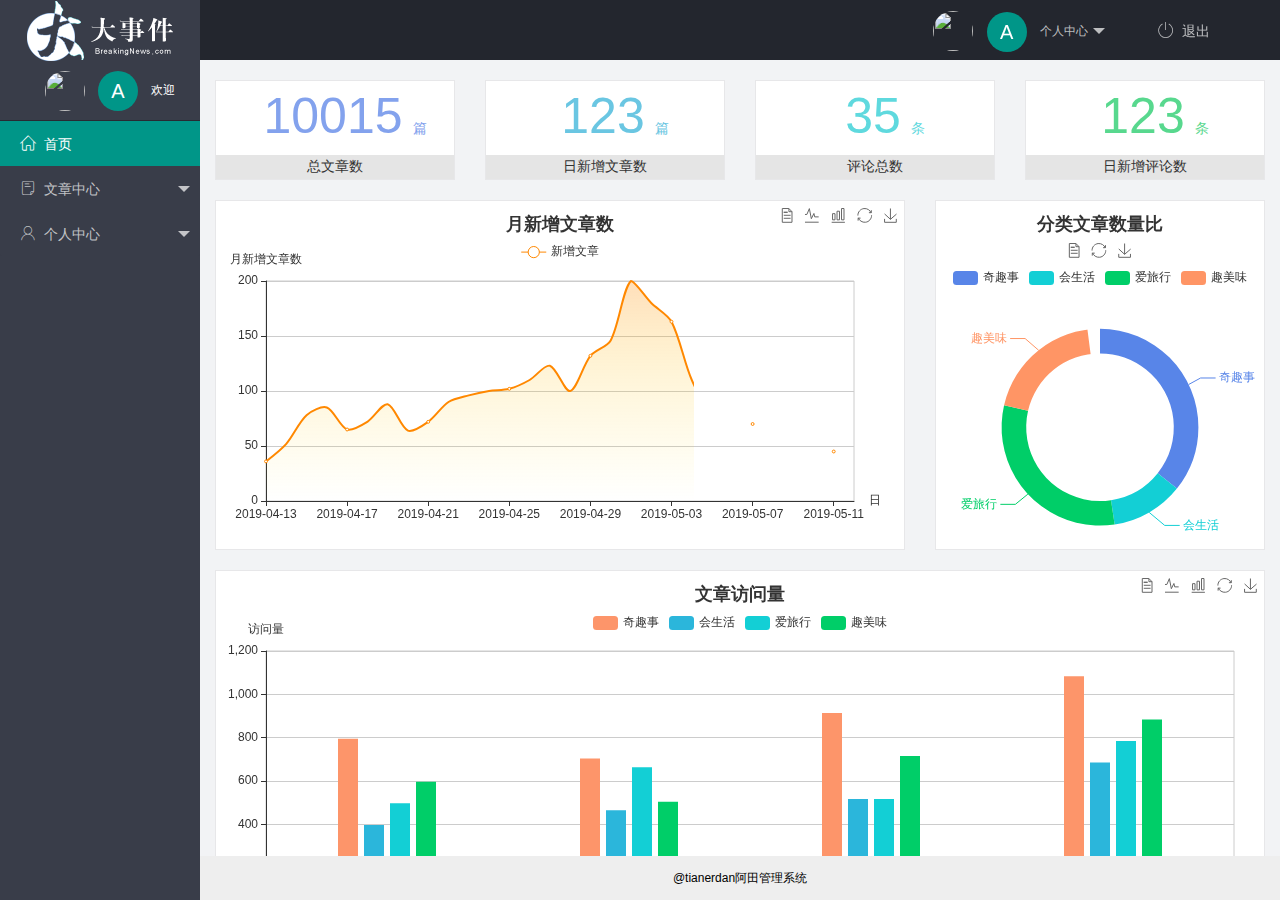
==== commit 3ee2df81: "完成了用户模块的开发" ====
--- a/index.html
+++ b/index.html
@@ -61,9 +61,9 @@
                     <li class="layui-nav-item">
                         <a href="javascript:;"><span class="iconfont icon-user "></span>个人中心</a>
                         <dl class="layui-nav-child">
-                            <dd><a href="javascript:;"><i class="layui-icon layui-icon-auz"></i>基本资料</a></dd>
-                            <dd><a href="javascript:;"><i class="layui-icon layui-icon-user"></i>更换头像</a></dd>
-                            <dd><a href="javascript:;"><i class="layui-icon layui-icon-refresh-3"></i>重置密码</a></dd>
+                            <dd><a href="/user/user_info.html" target="fm"><i class="layui-icon layui-icon-auz"></i>基本资料</a></dd>
+                            <dd><a href="/user/user_avatar.html" target="fm"><i class="layui-icon layui-icon-user"></i>更换头像</a></dd>
+                            <dd><a href="/user/reset_pwd.html" target="fm"><i class="layui-icon layui-icon-refresh-3"></i>重置密码</a></dd>
                         </dl>
                     </li>
                 </ul>
